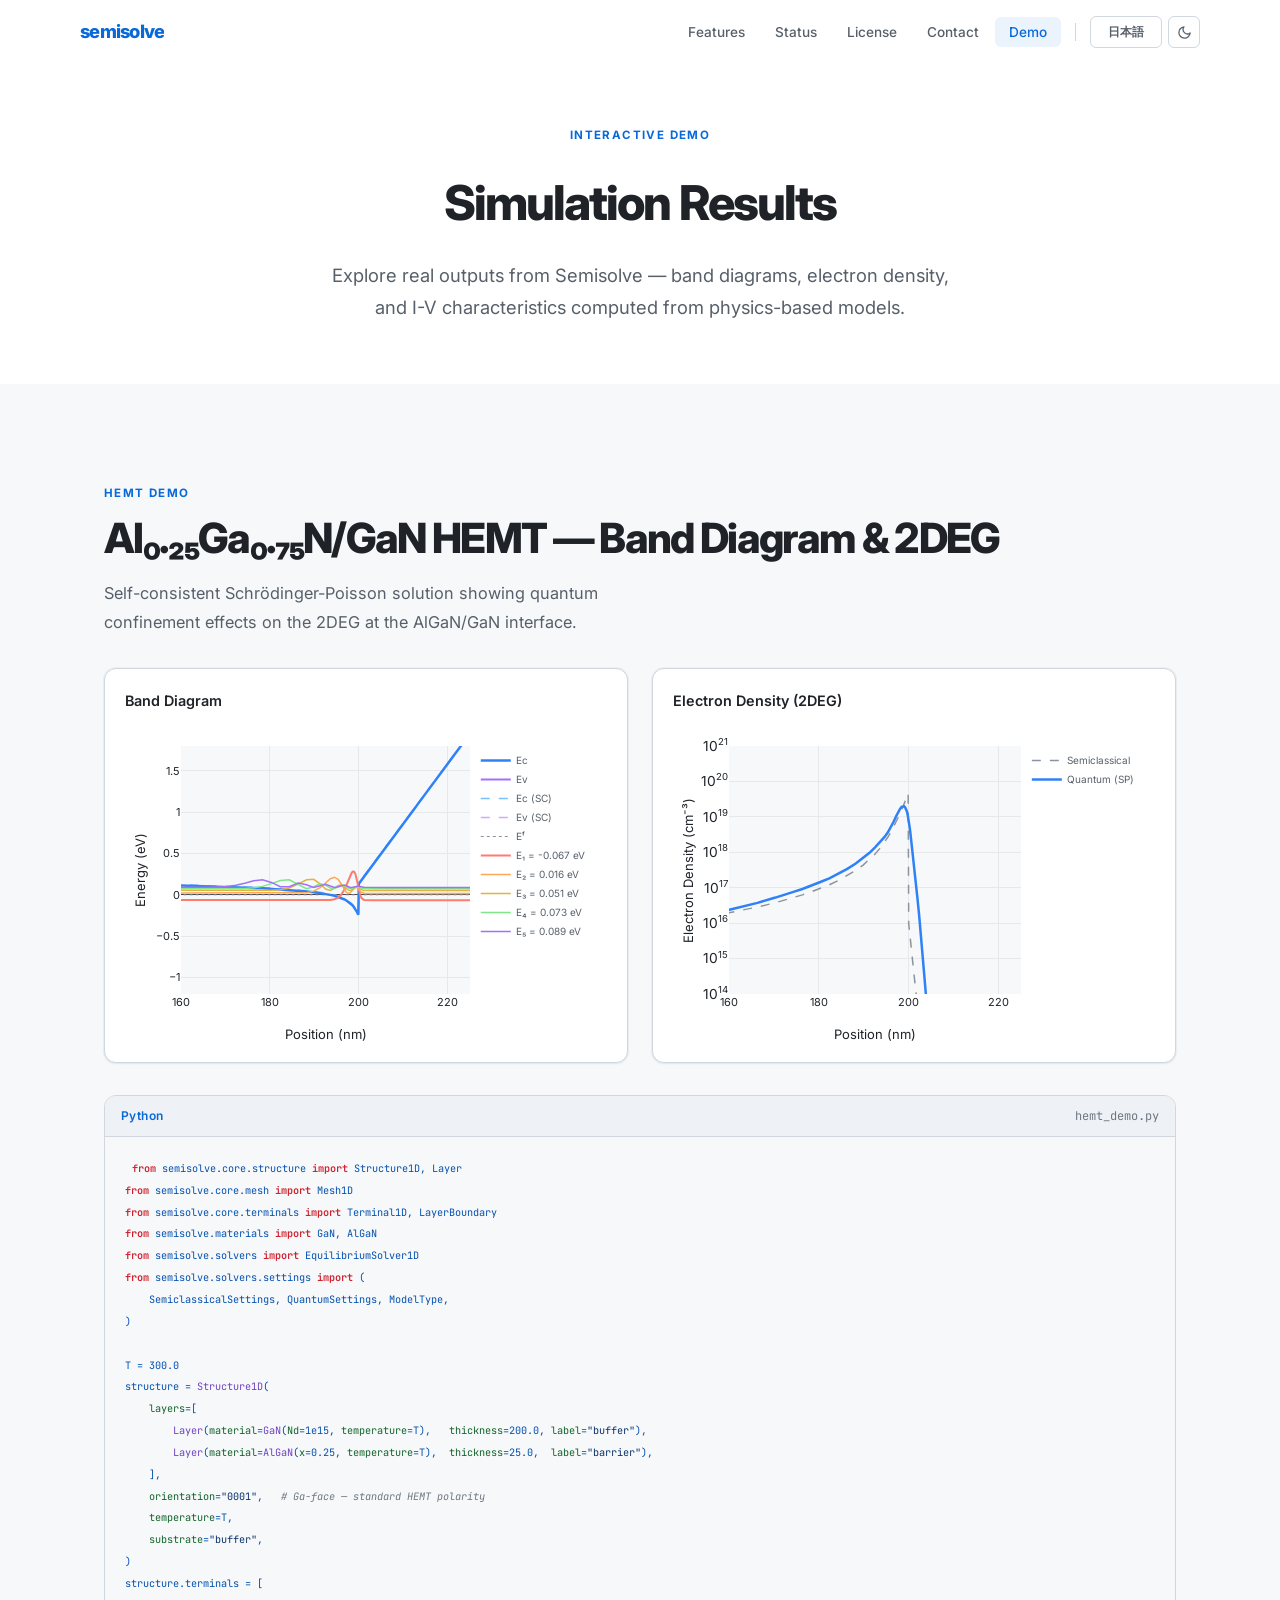
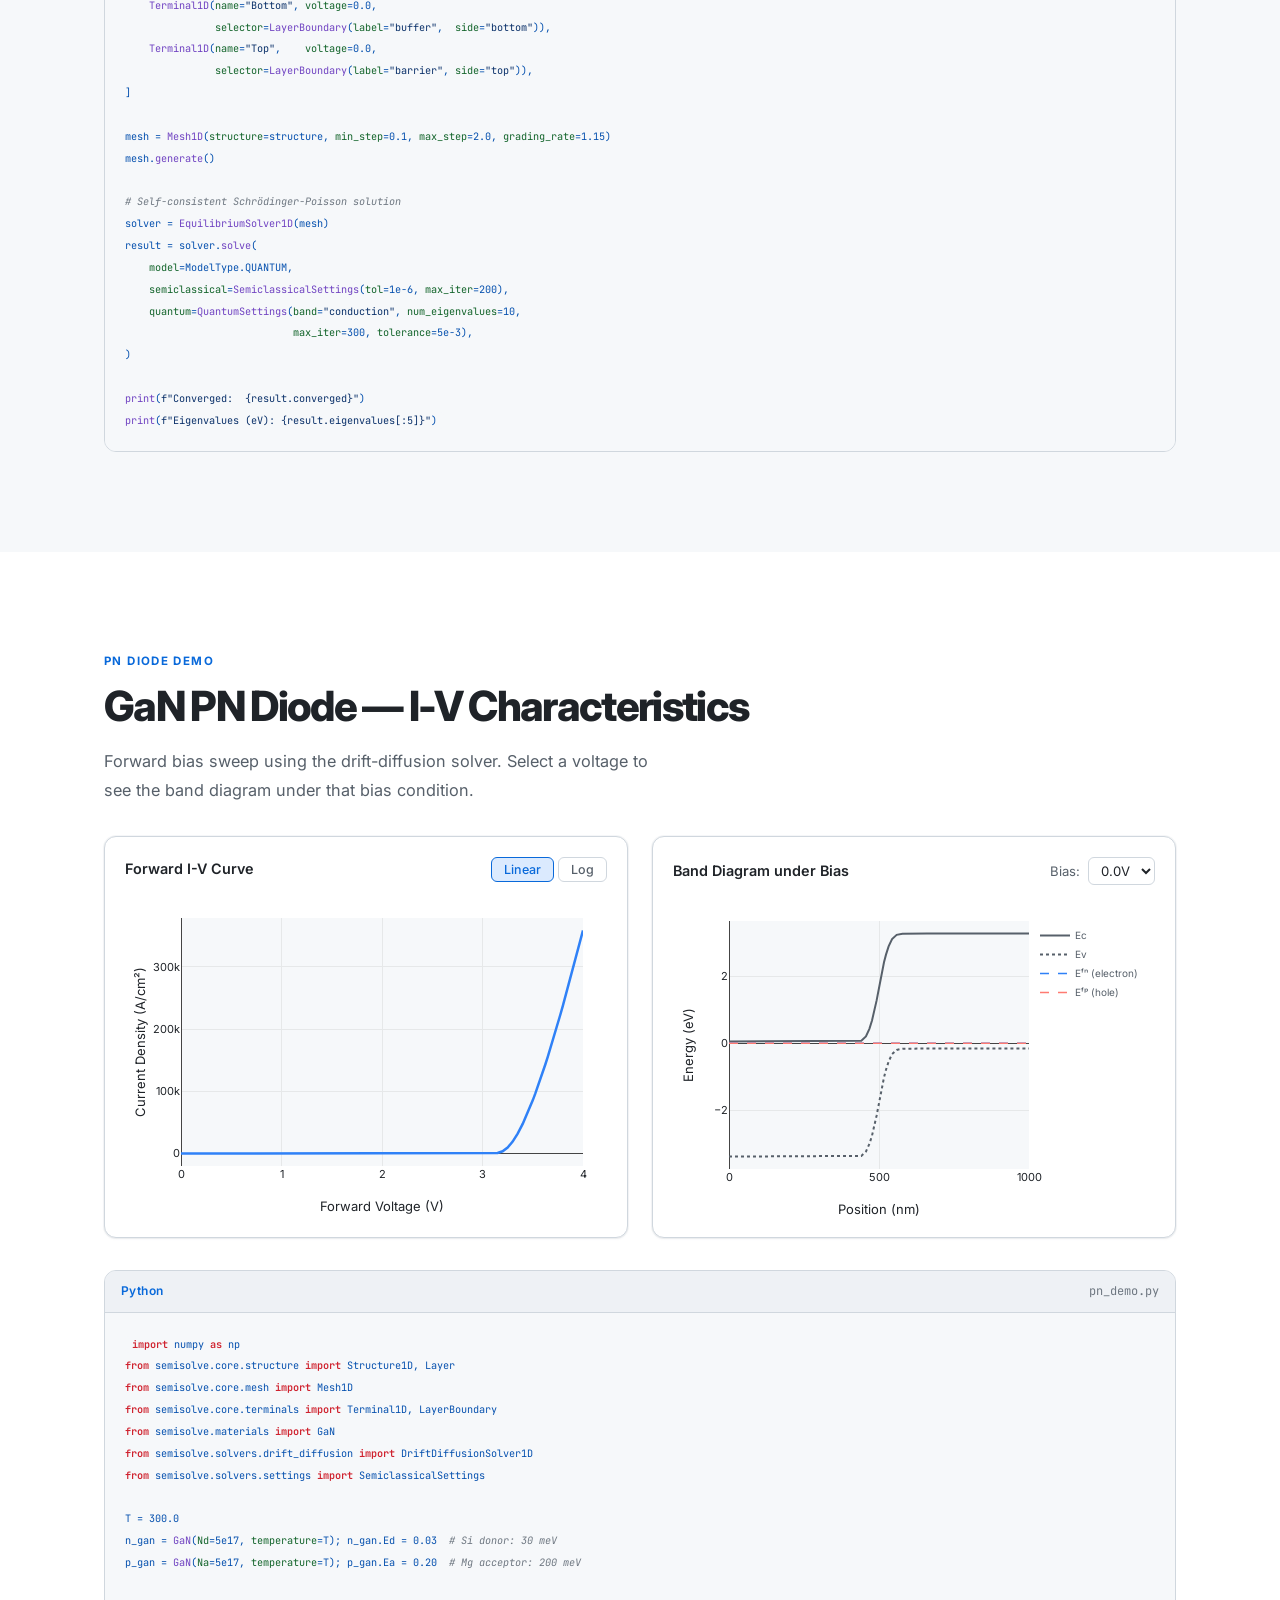
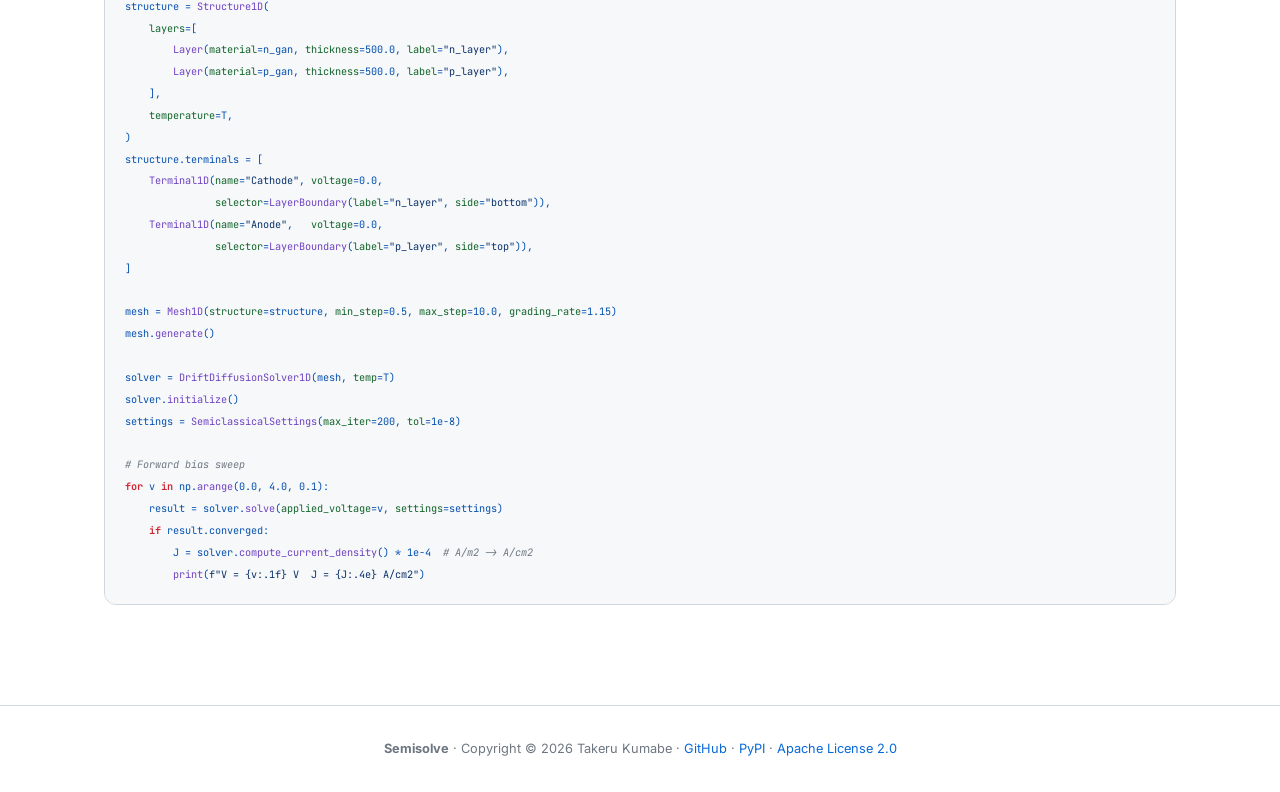
==== demo.html @ 984efccd "feat: add interactive demo page, GitHub-inspired theme, and hero popup - Add demo.html with Plotly.j" ====
<!DOCTYPE html>
<html lang="en" data-theme="light">
<head>
  <meta charset="UTF-8" />
  <meta name="viewport" content="width=device-width, initial-scale=1.0" />
  <meta name="description" content="Semisolve Interactive Demo — Explore real simulation outputs: HEMT band diagrams, 2DEG electron density, and GaN PN diode I-V characteristics." />
  <meta name="keywords" content="TCAD, semiconductor, simulation, GaN, AlGaN, HEMT, PN diode, band diagram, drift-diffusion, Python" />
  <meta name="author" content="Takeru Kumabe" />

  <!-- Open Graph / Social Media -->
  <meta property="og:type" content="website" />
  <meta property="og:title" content="Semisolve — Interactive Simulation Demo" />
  <meta property="og:description" content="Explore real outputs from Semisolve: band diagrams, 2DEG electron density, and I-V characteristics from physics-based models." />
  <meta property="og:url" content="https://semisolve.org/demo.html" />
  <meta property="og:site_name" content="Semisolve" />

  <!-- Twitter -->
  <meta name="twitter:card" content="summary_large_image" />
  <meta name="twitter:title" content="Semisolve — Interactive Simulation Demo" />
  <meta name="twitter:description" content="Explore real outputs from Semisolve: band diagrams, 2DEG electron density, and I-V characteristics from physics-based models." />

  <link rel="canonical" href="https://semisolve.org/demo.html" />
  <link rel="alternate" hreflang="en" href="https://semisolve.org/demo.html" />
  <link rel="alternate" hreflang="ja" href="https://semisolve.org/demo.html" />
  <link rel="alternate" hreflang="x-default" href="https://semisolve.org/demo.html" />

  <title>Semisolve — Interactive Demo</title>

  <link rel="preconnect" href="https://fonts.googleapis.com" />
  <link rel="preconnect" href="https://fonts.gstatic.com" crossorigin />
  <link rel="preload" as="style" fetchpriority="high" href="https://fonts.googleapis.com/css2?family=Inter:wght@400;500;600;700;800&family=JetBrains+Mono:wght@400;500&display=optional" onload="this.onload=null;this.rel='stylesheet'" />
  <noscript><link rel="stylesheet" href="https://fonts.googleapis.com/css2?family=Inter:wght@400;500;600;700;800&family=JetBrains+Mono:wght@400;500&display=optional" /></noscript>

  <script src="https://cdn.plot.ly/plotly-2.35.2.min.js"></script>

  <style>
*,*::before,*::after{box-sizing:border-box;margin:0;padding:0}
:root{
  --bg:#ffffff;--bg2:#f6f8fa;--bg3:#eef1f5;
  --card:#ffffff;--border:#d0d7de;--border-lt:#e4e8ec;
  --pri:#0969da;--pri-dk:#0757ba;--pri-lt:#218bff;
  --pri-bg:#dbeafe;--pri-bg2:#bfdbfe;
  --acc:#0969da;--acc2:#8250df;
  --tx:#1f2328;--tx2:#57606a;--tx3:#6e7781;
  --code-bg:#f6f8fa;--code-tx:#0550ae;
  --glow:rgba(9,105,218,.08);--glow2:rgba(9,105,218,.16);
  --nav-bg:rgba(255,255,255,.85);
  --sh-s:0 1px 2px rgba(140,149,159,.12),0 0 0 1px rgba(140,149,159,.08);--sh-m:0 3px 8px rgba(140,149,159,.15);--sh-l:0 8px 24px rgba(140,149,159,.18);
  --r:12px;--rs:6px;--rxs:6px;
  --ease:cubic-bezier(.22,1,.36,1);--dur:.35s;
  --hl-kw:#cf222e;--hl-str:#0a3069;--hl-cmt:#6e7781;
  --hl-num:#0550ae;--hl-bi:#0550ae;--hl-dec:#953800;
  --hl-fn:#6f42c1;--hl-karg:#116329;
}
[data-theme="dark"]{
  --bg:#0d1117;--bg2:#161b22;--bg3:#1c2128;
  --card:#161b22;--border:#30363d;--border-lt:#21262d;
  --pri:#2f81f7;--pri-dk:#1f6feb;--pri-lt:#58a6ff;
  --pri-bg:rgba(31,111,235,.15);--pri-bg2:rgba(31,111,235,.25);
  --acc:#2f81f7;--acc2:#a371f7;
  --tx:#e6edf3;--tx2:#8b949e;--tx3:#6e7781;
  --code-bg:#161b22;--code-tx:#79c0ff;
  --glow:rgba(47,129,247,.08);--glow2:rgba(47,129,247,.15);
  --nav-bg:rgba(13,17,23,.85);
  --sh-s:0 1px 2px rgba(0,0,0,.3);--sh-m:0 3px 8px rgba(0,0,0,.3);--sh-l:0 8px 24px rgba(0,0,0,.4);
  --hl-kw:#ff7b72;--hl-str:#a5d6ff;--hl-cmt:#8b949e;
  --hl-num:#79c0ff;--hl-bi:#79c0ff;--hl-dec:#ffa657;
  --hl-fn:#d2a8ff;--hl-karg:#7ee787;
}
html{scroll-behavior:smooth;overflow-x:hidden}
body{font-family:'Inter',system-ui,sans-serif;background:var(--bg);color:var(--tx);line-height:1.7;transition:background var(--dur) var(--ease),color var(--dur) var(--ease);-webkit-font-smoothing:antialiased}
body.ja{font-family:'Inter','Noto Sans JP','Hiragino Kaku Gothic ProN','Hiragino Sans','Yu Gothic',sans-serif}

.page{display:none}.page.active{display:block}

/* Nav */
nav{position:fixed;top:0;left:0;right:0;z-index:1000;padding:0 24px;transition:all var(--dur) var(--ease)}
nav.scrolled{background:var(--nav-bg);backdrop-filter:blur(20px);-webkit-backdrop-filter:blur(20px);border-bottom:1px solid var(--border)}
.nav-in{max-width:1120px;margin:0 auto;height:64px;display:flex;align-items:center;justify-content:space-between}
.nav-logo{font-size:1.15rem;font-weight:800;text-decoration:none;letter-spacing:-.04em;background:linear-gradient(135deg,var(--pri),var(--acc));-webkit-background-clip:text;-webkit-text-fill-color:transparent;background-clip:text;font-family:'Inter',sans-serif}
.nav-r{display:flex;align-items:center;gap:6px}
.nav-ul{display:flex;list-style:none;gap:2px}
.nav-ul a{padding:7px 14px;border-radius:var(--rxs);font-size:.85rem;font-weight:500;color:var(--tx2);text-decoration:none;transition:all .2s}
.nav-ul a:hover{color:var(--pri);background:var(--glow)}
.nav-ul a.nav-active{color:var(--pri);background:var(--glow)}
.nav-sep{width:1px;height:18px;background:var(--border);margin:0 8px}
.btn-ic{width:32px;height:32px;border-radius:var(--rxs);border:1px solid var(--border);background:var(--card);color:var(--tx2);display:flex;align-items:center;justify-content:center;cursor:pointer;transition:all .2s}
.btn-ic:hover{border-color:var(--pri);color:var(--pri);background:var(--pri-bg)}
.btn-ic svg{width:15px;height:15px}
.lang-btn{height:32px;min-width:72px;padding:0 12px;border-radius:var(--rxs);border:1px solid var(--border);background:var(--card);color:var(--tx2);font-size:.78rem;font-weight:600;cursor:pointer;font-family:'Inter',sans-serif;letter-spacing:.01em;transition:all .2s;display:inline-flex;align-items:center;justify-content:center}
.lang-btn:hover{border-color:var(--pri);color:var(--pri);background:var(--pri-bg)}

/* Buttons */
.btn{display:inline-flex;align-items:center;gap:8px;padding:12px 26px;border-radius:var(--rs);font-size:.9rem;font-weight:600;text-decoration:none;font-family:inherit;border:none;cursor:pointer;transition:all .25s var(--ease)}
.btn-p{background:linear-gradient(135deg,var(--pri),var(--pri-lt));color:#fff;box-shadow:0 2px 12px rgba(27,110,194,.3)}
.btn-p:hover{transform:translateY(-2px);box-shadow:0 6px 24px rgba(27,110,194,.4)}
.btn-s{background:var(--card);color:var(--tx2);border:1px solid var(--border);box-shadow:var(--sh-s)}
.btn-s:hover{border-color:var(--pri);color:var(--pri);background:var(--pri-bg);transform:translateY(-2px)}

/* Sections */
.sec{padding:100px 24px;max-width:1120px;margin:0 auto}
.sec-alt{background:var(--bg2)}
.sec-alt .sec{max-width:1120px;margin:0 auto;padding:100px 24px}
.sec-lb{font-size:.72rem;font-weight:700;letter-spacing:.12em;text-transform:uppercase;color:var(--pri);margin-bottom:12px}
.sec-t{font-size:clamp(1.8rem,3.5vw,2.6rem);font-weight:800;letter-spacing:-.04em;line-height:1.15;margin-bottom:16px}
.ja .sec-t{font-size:clamp(1.5rem,3vw,2.2rem);letter-spacing:0;line-height:1.3}
.sec-d{font-size:1.02rem;color:var(--tx2);max-width:560px;line-height:1.75}
.ja .sec-d{line-height:1.75}
.lead{font-size:clamp(1rem,1.8vw,1.15rem);color:var(--tx2);max-width:640px;line-height:1.75;margin:0 auto}
.ja .lead{line-height:1.75}

/* Footer */
footer{border-top:1px solid var(--border);padding:32px 24px;text-align:center}
footer p{font-size:.8rem;color:var(--tx3)}
footer a{color:var(--pri);text-decoration:none}
footer a:hover{text-decoration:underline}

/* Reveal */
.rv{opacity:0;transform:translateY(32px);transition:opacity .7s var(--ease),transform .7s var(--ease)}
.rv.vis{opacity:1;transform:none}
.rv1{transition-delay:.08s}.rv2{transition-delay:.16s}.rv3{transition-delay:.24s}.rv4{transition-delay:.32s}.rv5{transition-delay:.4s}

@keyframes fadeUp{from{opacity:0;transform:translateY(30px)}to{opacity:1;transform:none}}
@keyframes gradientShift{0%,100%{background-position:0% 50%}50%{background-position:100% 50%}}

code{font-family:'JetBrains Mono',monospace;font-size:.82em;color:var(--code-tx);background:var(--code-bg);padding:2px 7px;border-radius:4px}

/* Demo hero */
.demo-hero{padding:120px 24px 60px;text-align:center;background:var(--bg)}
.demo-hero-ct{max-width:720px;margin:0 auto}
.demo-hero .sec-lb{display:inline-block;margin-bottom:16px}
.demo-hero h1{font-size:clamp(2rem,5vw,3rem);font-weight:800;letter-spacing:-.04em;margin-bottom:16px}
.ja .demo-hero h1{letter-spacing:0}

/* Charts */
.chart-grid{display:grid;grid-template-columns:1fr 1fr;gap:24px;margin-top:32px}
.chart-card{background:var(--card);border:1px solid var(--border);border-radius:var(--r);padding:20px;box-shadow:var(--sh-s)}
.chart-header{display:flex;align-items:center;justify-content:space-between;margin-bottom:12px;flex-wrap:wrap;gap:8px}
.chart-title{font-size:.9rem;font-weight:600;color:var(--tx)}

/* Toggle buttons */
.toggle-group{display:flex;gap:4px}
.toggle-btn{padding:4px 12px;border-radius:var(--rxs);border:1px solid var(--border);background:var(--card);color:var(--tx2);font-size:.78rem;font-weight:500;cursor:pointer;transition:all .2s;font-family:inherit}
.toggle-btn.active,.toggle-btn:hover{border-color:var(--pri);color:var(--pri);background:var(--pri-bg)}

/* Voltage select */
.select-wrap{display:flex;align-items:center;gap:8px;font-size:.82rem;color:var(--tx2)}
.v-select{padding:4px 8px;border-radius:var(--rxs);border:1px solid var(--border);background:var(--card);color:var(--tx);font-size:.82rem;font-family:inherit;cursor:pointer}
.v-select:focus{outline:2px solid var(--pri);border-color:var(--pri)}

/* Chart plot area */
.chart-plot{min-height:300px;margin-top:8px}
.chart-error{color:var(--tx3);font-size:.85rem;padding:40px;text-align:center}

/* Code cards */
.code-card{background:var(--bg2);border:1px solid var(--border);border-radius:var(--r);overflow:hidden;margin-top:32px}
.code-header{display:flex;align-items:center;justify-content:space-between;padding:10px 16px;background:var(--bg3);border-bottom:1px solid var(--border)}
.code-lang{font-size:.75rem;font-weight:600;color:var(--pri);letter-spacing:.04em}
.code-file{font-size:.75rem;color:var(--tx3);font-family:'JetBrains Mono',monospace}
.code-block{margin:0;padding:20px;overflow-x:auto;font-family:'JetBrains Mono',monospace;font-size:.78rem;line-height:1.75;color:var(--tx);white-space:pre;background:var(--code-bg)}
.hl-kw{color:var(--hl-kw);font-weight:600}
.hl-str{color:var(--hl-str)}
.hl-cmt{color:var(--hl-cmt);font-style:italic}
.hl-num{color:var(--hl-num)}
.hl-bi{color:var(--hl-bi)}
.hl-dec{color:var(--hl-dec)}
.hl-fn{color:var(--hl-fn)}
.hl-karg{color:var(--hl-karg)}

/* PN section inner */
.sec-inner{max-width:1120px;margin:0 auto;padding:100px 24px}

/* Responsive */
@media(max-width:900px){
  .chart-grid{grid-template-columns:1fr}
  .nav-in{padding:0 16px}
}
@media(max-width:600px){
  .nav-ul,.nav-sep{display:none}
  .nav-in{height:56px}
  .sec{padding:64px 20px}
  .sec-alt .sec{padding:64px 20px}
  .sec-inner{padding:64px 20px}
  .demo-hero{padding:100px 16px 40px}
  .chart-card{padding:14px}
}
  </style>
</head>
<body>

<!-- ══════ Nav ══════ -->
<nav id="nav">
  <div class="nav-in">
    <a href="index.html" class="nav-logo">semisolve</a>
    <div class="nav-r">
      <ul class="nav-ul" id="navUl"></ul>
      <div class="nav-sep"></div>
      <button class="lang-btn" id="langBtn" aria-label="Switch language"></button>
      <button class="btn-ic" id="themeBtn" aria-label="Toggle dark mode"></button>
    </div>
  </div>
</nav>

<!-- ══════ ENGLISH ══════ -->
<div class="page" id="page-en">
<main>

<!-- Hero -->
<section class="demo-hero">
  <div class="demo-hero-ct">
    <div class="sec-lb rv">Interactive Demo</div>
    <h1 class="rv rv1">Simulation Results</h1>
    <p class="lead rv rv2">Explore real outputs from Semisolve — band diagrams, electron density, and I-V characteristics computed from physics-based models.</p>
  </div>
</section>

<!-- HEMT Demo -->
<div class="sec-alt" id="hemt-en"><div class="sec">
  <div class="rv">
    <div class="sec-lb">HEMT Demo</div>
    <h2 class="sec-t">Al&#x2080;.&#x2082;&#x2085;Ga&#x2080;.&#x2087;&#x2085;N/GaN HEMT &mdash; Band Diagram &amp; 2DEG</h2>
    <p class="sec-d">Self-consistent Schr&ouml;dinger-Poisson solution showing quantum confinement effects on the 2DEG at the AlGaN/GaN interface.</p>
  </div>

  <div class="chart-grid rv rv1">
    <div class="chart-card">
      <div class="chart-title">Band Diagram</div>
      <div id="hemt-band-en" class="chart-plot"></div>
    </div>
    <div class="chart-card">
      <div class="chart-title">Electron Density (2DEG)</div>
      <div id="hemt-density-en" class="chart-plot"></div>
    </div>
  </div>

  <div class="rv rv2">
    <div class="code-card">
      <div class="code-header">
        <span class="code-lang">Python</span>
        <span class="code-file">hemt_demo.py</span>
      </div>
      <pre class="code-block"><code>from semisolve.core.structure import Structure1D, Layer
from semisolve.core.mesh import Mesh1D
from semisolve.core.terminals import Terminal1D, LayerBoundary
from semisolve.materials import GaN, AlGaN
from semisolve.solvers import EquilibriumSolver1D
from semisolve.solvers.settings import (
    SemiclassicalSettings, QuantumSettings, ModelType,
)

T = 300.0
structure = Structure1D(
    layers=[
        Layer(material=GaN(Nd=1e15, temperature=T),   thickness=200.0, label="buffer"),
        Layer(material=AlGaN(x=0.25, temperature=T),  thickness=25.0,  label="barrier"),
    ],
    orientation="0001",   # Ga-face — standard HEMT polarity
    temperature=T,
    substrate="buffer",
)
structure.terminals = [
    Terminal1D(name="Bottom", voltage=0.0,
               selector=LayerBoundary(label="buffer",  side="bottom")),
    Terminal1D(name="Top",    voltage=0.0,
               selector=LayerBoundary(label="barrier", side="top")),
]

mesh = Mesh1D(structure=structure, min_step=0.1, max_step=2.0, grading_rate=1.15)
mesh.generate()

# Self-consistent Schrödinger-Poisson solution
solver = EquilibriumSolver1D(mesh)
result = solver.solve(
    model=ModelType.QUANTUM,
    semiclassical=SemiclassicalSettings(tol=1e-6, max_iter=200),
    quantum=QuantumSettings(band="conduction", num_eigenvalues=10,
                            max_iter=300, tolerance=5e-3),
)

print(f"Converged:  {result.converged}")
print(f"Eigenvalues (eV): {result.eigenvalues[:5]}")</code></pre>
    </div>
  </div>
</div></div>

<!-- PN Diode Demo -->
<div class="sec" id="pn-en">
  <div class="rv">
    <div class="sec-lb">PN Diode Demo</div>
    <h2 class="sec-t">GaN PN Diode &mdash; I-V Characteristics</h2>
    <p class="sec-d">Forward bias sweep using the drift-diffusion solver. Select a voltage to see the band diagram under that bias condition.</p>
  </div>

  <div class="chart-grid rv rv1">
    <div class="chart-card">
      <div class="chart-header">
        <div class="chart-title">Forward I-V Curve</div>
        <div class="toggle-group">
          <button class="toggle-btn active" id="iv-lin-btn-en" onclick="setIVScale('linear','en')">Linear</button>
          <button class="toggle-btn" id="iv-log-btn-en" onclick="setIVScale('log','en')">Log</button>
        </div>
      </div>
      <div id="pn-iv-en" class="chart-plot"></div>
    </div>
    <div class="chart-card">
      <div class="chart-header">
        <div class="chart-title">Band Diagram under Bias</div>
        <div class="select-wrap">
          <label for="v-sel-en">Bias:</label>
          <select id="v-sel-en" class="v-select" onchange="updateBandSnapshot('en')"></select>
        </div>
      </div>
      <div id="pn-band-en" class="chart-plot"></div>
    </div>
  </div>

  <div class="rv rv2">
    <div class="code-card">
      <div class="code-header">
        <span class="code-lang">Python</span>
        <span class="code-file">pn_demo.py</span>
      </div>
      <pre class="code-block"><code>import numpy as np
from semisolve.core.structure import Structure1D, Layer
from semisolve.core.mesh import Mesh1D
from semisolve.core.terminals import Terminal1D, LayerBoundary
from semisolve.materials import GaN
from semisolve.solvers.drift_diffusion import DriftDiffusionSolver1D
from semisolve.solvers.settings import SemiclassicalSettings

T = 300.0
n_gan = GaN(Nd=5e17, temperature=T); n_gan.Ed = 0.03  # Si donor: 30 meV
p_gan = GaN(Na=5e17, temperature=T); p_gan.Ea = 0.20  # Mg acceptor: 200 meV

structure = Structure1D(
    layers=[
        Layer(material=n_gan, thickness=500.0, label="n_layer"),
        Layer(material=p_gan, thickness=500.0, label="p_layer"),
    ],
    temperature=T,
)
structure.terminals = [
    Terminal1D(name="Cathode", voltage=0.0,
               selector=LayerBoundary(label="n_layer", side="bottom")),
    Terminal1D(name="Anode",   voltage=0.0,
               selector=LayerBoundary(label="p_layer", side="top")),
]

mesh = Mesh1D(structure=structure, min_step=0.5, max_step=10.0, grading_rate=1.15)
mesh.generate()

solver = DriftDiffusionSolver1D(mesh, temp=T)
solver.initialize()
settings = SemiclassicalSettings(max_iter=200, tol=1e-8)

# Forward bias sweep
for v in np.arange(0.0, 4.0, 0.1):
    result = solver.solve(applied_voltage=v, settings=settings)
    if result.converged:
        J = solver.compute_current_density() * 1e-4  # A/m2 -> A/cm2
        print(f"V = {v:.1f} V  J = {J:.4e} A/cm2")</code></pre>
    </div>
  </div>
</div>

</main>
<footer><p><strong>Semisolve</strong> &middot; Copyright &copy; 2026 Takeru Kumabe &middot; <a href="https://github.com/semisolve/semisolve" target="_blank" rel="noopener">GitHub</a> &middot; <a href="https://pypi.org/project/semisolve/" target="_blank" rel="noopener">PyPI</a> &middot; <a href="https://www.apache.org/licenses/LICENSE-2.0" target="_blank" rel="noopener">Apache License 2.0</a></p></footer>
</div>

<!-- ══════ JAPANESE ══════ -->
<div class="page" id="page-ja">
<main>

<!-- Hero -->
<section class="demo-hero">
  <div class="demo-hero-ct">
    <div class="sec-lb rv">インタラクティブ デモ</div>
    <h1 class="rv rv1">シミュレーション結果</h1>
    <p class="lead rv rv2">物理モデルに基づいてSemisolveが実際に計算したバンド図、電子密度、電流-電圧特性をインタラクティブに探索できます。</p>
  </div>
</section>

<!-- HEMT Demo -->
<div class="sec-alt" id="hemt-ja"><div class="sec">
  <div class="rv">
    <div class="sec-lb">HEMT デモ</div>
    <h2 class="sec-t">Al&#x2080;.&#x2082;&#x2085;Ga&#x2080;.&#x2087;&#x2085;N/GaN HEMT &mdash; バンド図と2DEG</h2>
    <p class="sec-d">自己無撞着なSchr&ouml;dinger-Poisson解法によって得られた、AlGaN/GaNヘテロ接合界面における2DEGの量子閉じ込め効果を示します。</p>
  </div>

  <div class="chart-grid rv rv1">
    <div class="chart-card">
      <div class="chart-title">バンド図</div>
      <div id="hemt-band-ja" class="chart-plot"></div>
    </div>
    <div class="chart-card">
      <div class="chart-title">電子密度 (2DEG)</div>
      <div id="hemt-density-ja" class="chart-plot"></div>
    </div>
  </div>

  <div class="rv rv2">
    <div class="code-card">
      <div class="code-header">
        <span class="code-lang">Python</span>
        <span class="code-file">hemt_demo.py</span>
      </div>
      <pre class="code-block"><code>from semisolve.core.structure import Structure1D, Layer
from semisolve.core.mesh import Mesh1D
from semisolve.core.terminals import Terminal1D, LayerBoundary
from semisolve.materials import GaN, AlGaN
from semisolve.solvers import EquilibriumSolver1D
from semisolve.solvers.settings import (
    SemiclassicalSettings, QuantumSettings, ModelType,
)

T = 300.0
structure = Structure1D(
    layers=[
        Layer(material=GaN(Nd=1e15, temperature=T),   thickness=200.0, label="buffer"),
        Layer(material=AlGaN(x=0.25, temperature=T),  thickness=25.0,  label="barrier"),
    ],
    orientation="0001",   # Ga-face — standard HEMT polarity
    temperature=T,
    substrate="buffer",
)
structure.terminals = [
    Terminal1D(name="Bottom", voltage=0.0,
               selector=LayerBoundary(label="buffer",  side="bottom")),
    Terminal1D(name="Top",    voltage=0.0,
               selector=LayerBoundary(label="barrier", side="top")),
]

mesh = Mesh1D(structure=structure, min_step=0.1, max_step=2.0, grading_rate=1.15)
mesh.generate()

# Self-consistent Schrödinger-Poisson solution
solver = EquilibriumSolver1D(mesh)
result = solver.solve(
    model=ModelType.QUANTUM,
    semiclassical=SemiclassicalSettings(tol=1e-6, max_iter=200),
    quantum=QuantumSettings(band="conduction", num_eigenvalues=10,
                            max_iter=300, tolerance=5e-3),
)

print(f"Converged:  {result.converged}")
print(f"Eigenvalues (eV): {result.eigenvalues[:5]}")</code></pre>
    </div>
  </div>
</div></div>

<!-- PN Diode Demo -->
<div class="sec" id="pn-ja">
  <div class="rv">
    <div class="sec-lb">PN ダイオード デモ</div>
    <h2 class="sec-t">GaN PN ダイオード &mdash; 電流-電圧特性</h2>
    <p class="sec-d">ドリフト-拡散ソルバーを用いた順バイアス掃引。電圧を選択すると、そのバイアス下でのバンドダイアグラムが更新されます。</p>
  </div>

  <div class="chart-grid rv rv1">
    <div class="chart-card">
      <div class="chart-header">
        <div class="chart-title">順バイアス I-V カーブ</div>
        <div class="toggle-group">
          <button class="toggle-btn active" id="iv-lin-btn-ja" onclick="setIVScale('linear','ja')">Linear</button>
          <button class="toggle-btn" id="iv-log-btn-ja" onclick="setIVScale('log','ja')">Log</button>
        </div>
      </div>
      <div id="pn-iv-ja" class="chart-plot"></div>
    </div>
    <div class="chart-card">
      <div class="chart-header">
        <div class="chart-title">バイアス下のバンドダイアグラム</div>
        <div class="select-wrap">
          <label for="v-sel-ja">電圧:</label>
          <select id="v-sel-ja" class="v-select" onchange="updateBandSnapshot('ja')"></select>
        </div>
      </div>
      <div id="pn-band-ja" class="chart-plot"></div>
    </div>
  </div>

  <div class="rv rv2">
    <div class="code-card">
      <div class="code-header">
        <span class="code-lang">Python</span>
        <span class="code-file">pn_demo.py</span>
      </div>
      <pre class="code-block"><code>import numpy as np
from semisolve.core.structure import Structure1D, Layer
from semisolve.core.mesh import Mesh1D
from semisolve.core.terminals import Terminal1D, LayerBoundary
from semisolve.materials import GaN
from semisolve.solvers.drift_diffusion import DriftDiffusionSolver1D
from semisolve.solvers.settings import SemiclassicalSettings

T = 300.0
n_gan = GaN(Nd=5e17, temperature=T); n_gan.Ed = 0.03  # Si donor: 30 meV
p_gan = GaN(Na=5e17, temperature=T); p_gan.Ea = 0.20  # Mg acceptor: 200 meV

structure = Structure1D(
    layers=[
        Layer(material=n_gan, thickness=500.0, label="n_layer"),
        Layer(material=p_gan, thickness=500.0, label="p_layer"),
    ],
    temperature=T,
)
structure.terminals = [
    Terminal1D(name="Cathode", voltage=0.0,
               selector=LayerBoundary(label="n_layer", side="bottom")),
    Terminal1D(name="Anode",   voltage=0.0,
               selector=LayerBoundary(label="p_layer", side="top")),
]

mesh = Mesh1D(structure=structure, min_step=0.5, max_step=10.0, grading_rate=1.15)
mesh.generate()

solver = DriftDiffusionSolver1D(mesh, temp=T)
solver.initialize()
settings = SemiclassicalSettings(max_iter=200, tol=1e-8)

# Forward bias sweep
for v in np.arange(0.0, 4.0, 0.1):
    result = solver.solve(applied_voltage=v, settings=settings)
    if result.converged:
        J = solver.compute_current_density() * 1e-4  # A/m2 -> A/cm2
        print(f"V = {v:.1f} V  J = {J:.4e} A/cm2")</code></pre>
    </div>
  </div>
</div>

</main>
<footer><p><strong>Semisolve</strong> &middot; Copyright &copy; 2026 Takeru Kumabe &middot; <a href="https://github.com/semisolve/semisolve" target="_blank" rel="noopener">GitHub</a> &middot; <a href="https://pypi.org/project/semisolve/" target="_blank" rel="noopener">PyPI</a> &middot; <a href="https://www.apache.org/licenses/LICENSE-2.0" target="_blank" rel="noopener">Apache License 2.0</a></p></footer>
</div>

<script>
(function(){

  /* ── Syntax highlight (Python) ── */
  function highlight(code){
    var h=code.replace(/&/g,'&amp;').replace(/</g,'&lt;').replace(/>/g,'&gt;');
    var tok=[]; var tid=0;
    function ph(str,cls){var k='\x00P'+(tid++)+'\x00';tok.push([k,'<span class="hl-'+cls+'">'+str+'</span>']);return k;}
    // Order matters: each step replaces matched text with opaque placeholders
    h=h.replace(/(^|\n)([ \t]*@\w+)/g,function(m,p1,p2){return p1+ph(p2,'dec');});
    h=h.replace(/(#[^\n]*)/g,function(m){return ph(m,'cmt');});
    h=h.replace(/(f?"""[\s\S]*?"""|f?'''[\s\S]*?'''|f?"(?:[^"\\]|\\.)*"|f?'(?:[^'\\]|\\.)*')/g,function(m){return ph(m,'str');});
    h=h.replace(/\b(\d+\.?\d*[eE][+-]?\d+|\d*\.\d+|\d+)\b/g,function(m){return ph(m,'num');});
    h=h.replace(/\b(import|from|as|def|class|return|if|else|elif|for|while|in|not|and|or|True|False|None|with|lambda|yield|raise|try|except|finally|pass|break|continue|global|nonlocal)\b/g,function(m){return ph(m,'kw');});
    // Function/method calls: identifier immediately before '('
    h=h.replace(/\b([A-Za-z_]\w*)(?=\s*\()/g,function(m,p1){return ph(p1,'fn');});
    // Keyword arguments: identifier= (no space before =, not ==)
    h=h.replace(/\b([a-zA-Z_]\w*)=(?!=)/g,function(m,p1){return ph(p1,'karg')+'=';});
    h=h.replace(/\b(print|len|range|list|dict|tuple|set|str|int|float|bool|type|isinstance|enumerate|zip|map|filter|sorted|sum|min|max|abs|round|open|super|self)\b/g,function(m){return ph(m,'bi');});
    tok.forEach(function(t){h=h.split(t[0]).join(t[1]);});
    return h;
  }
  function applyHighlight(){
    document.querySelectorAll('.code-block code').forEach(function(el){
      el.innerHTML=highlight(el.textContent);
    });
  }
  applyHighlight();

  /* ── Helpers ── */
  var html = document.documentElement;
  var body = document.body;
  function $(s){return document.querySelector(s)}
  function $$(s){return document.querySelectorAll(s)}

  /* ── Theme ── */
  var theme = localStorage.getItem('ss-theme') || (matchMedia('(prefers-color-scheme:dark)').matches ? 'dark' : 'light');
  setTheme(theme, true);

  function setTheme(t, init){
    html.dataset.theme = t;
    var btn = $('#themeBtn');
    btn.setAttribute('aria-label', t==='dark'?'Switch to light mode':'Switch to dark mode');
    btn.innerHTML = t==='dark'
      ? '<svg viewBox="0 0 24 24" fill="none" stroke="currentColor" stroke-width="2" stroke-linecap="round" stroke-linejoin="round"><circle cx="12" cy="12" r="5"/><line x1="12" y1="1" x2="12" y2="3"/><line x1="12" y1="21" x2="12" y2="23"/><line x1="4.22" y1="4.22" x2="5.64" y2="5.64"/><line x1="18.36" y1="18.36" x2="19.78" y2="19.78"/><line x1="1" y1="12" x2="3" y2="12"/><line x1="21" y1="12" x2="23" y2="12"/><line x1="4.22" y1="19.78" x2="5.64" y2="18.36"/><line x1="18.36" y1="5.64" x2="19.78" y2="4.22"/></svg>'
      : '<svg viewBox="0 0 24 24" fill="none" stroke="currentColor" stroke-width="2" stroke-linecap="round" stroke-linejoin="round"><path d="M21 12.79A9 9 0 1 1 11.21 3 7 7 0 0 0 21 12.79z"/></svg>';
    localStorage.setItem('ss-theme', t);
    if(!init){
      if(window.hemtData) renderHEMTCharts();
      if(window.pnData)   renderPNCharts();
    }
  }
  $('#themeBtn').onclick = function(){ setTheme(html.dataset.theme==='dark'?'light':'dark', false); };

  /* ── Language ── */
  var navEN=[
    {h:'index.html#feat-en',l:'Features'},
    {h:'index.html#stat-en',l:'Status'},
    {h:'index.html#lic-en', l:'License'},
    {h:'index.html#con-en', l:'Contact'},
    {h:'demo.html',         l:'Demo',active:true}
  ];
  var navJA=[
    {h:'index.html#feat-ja',l:'機能'},
    {h:'index.html#stat-ja',l:'状況'},
    {h:'index.html#lic-ja', l:'ライセンス'},
    {h:'index.html#con-ja', l:'連絡先'},
    {h:'demo.html',         l:'デモ',active:true}
  ];

  var lang = localStorage.getItem('ss-lang');
  if(!lang){ var n=(navigator.language||'').toLowerCase(); lang=n.startsWith('ja')?'ja':'en'; }

  function loadJaFont(){
    if(document.getElementById('ja-font')) return;
    var l=document.createElement('link');
    l.id='ja-font'; l.rel='stylesheet';
    l.href='https://fonts.googleapis.com/css2?family=Noto+Sans+JP:wght@400;500;700&display=swap';
    document.head.appendChild(l);
  }

  function setLang(l, init){
    lang=l; html.lang=l; localStorage.setItem('ss-lang',l);
    body.classList.toggle('ja', l==='ja');
    $$('.page').forEach(function(p){p.classList.remove('active')});
    var pg=$('#page-'+l); if(pg) pg.classList.add('active');
    $('#langBtn').textContent = l==='en'?'\u65E5\u672C\u8A9E':'English';
    var ul=$('#navUl'), items=l==='en'?navEN:navJA;
    ul.innerHTML='';
    items.forEach(function(it){
      var li=document.createElement('li');
      li.innerHTML='<a href="'+it.h+'"'+(it.active?' class="nav-active"':'')+'>'+it.l+'</a>';
      ul.appendChild(li);
    });
    if(l==='ja') loadJaFont();
    initReveals();
    if(!init) window.scrollTo({top:0});
    if(window.hemtData) renderHEMTCharts();
    if(window.pnData)   renderPNCharts();
  }

  setLang(lang, true);
  $('#langBtn').onclick = function(){ setLang(lang==='en'?'ja':'en', false); };

  /* ── Nav scroll ── */
  var tick=false;
  window.addEventListener('scroll', function(){
    if(!tick){
      requestAnimationFrame(function(){
        $('#nav').classList.toggle('scrolled', scrollY>40);
        tick=false;
      });
      tick=true;
    }
  },{passive:true});

  /* ── Reveals ── */
  var revObs;
  function initReveals(){
    if(revObs) revObs.disconnect();
    revObs=new IntersectionObserver(function(es){
      es.forEach(function(e){
        if(e.isIntersecting){e.target.classList.add('vis');revObs.unobserve(e.target);}
      });
    },{threshold:.08,rootMargin:'0px 0px -60px 0px'});
    $$('.page.active .rv').forEach(function(el){el.classList.remove('vis');revObs.observe(el);});
  }

  /* ── Plotly helpers ── */
  function getCSSVar(name){
    return getComputedStyle(document.documentElement).getPropertyValue(name).trim();
  }

  function plotlyLayout(extraLayout){
    var bg  = getCSSVar('--bg');
    var bg2 = getCSSVar('--bg2');
    var tx  = getCSSVar('--tx');
    var tx2 = getCSSVar('--tx2');
    var tx3 = getCSSVar('--tx3');
    var brd = getCSSVar('--border');
    return Object.assign({
      paper_bgcolor: bg,
      plot_bgcolor:  bg2,
      font: {family:'Inter,system-ui,sans-serif', color:tx, size:11},
      margin:{t:24,r:24,b:48,l:56},
      xaxis:{
        gridcolor:brd, linecolor:brd, zerolinecolor:brd,
        tickfont:{color:tx2,size:10}, titlefont:{color:tx2,size:11}
      },
      yaxis:{
        gridcolor:brd, linecolor:brd, zerolinecolor:brd,
        tickfont:{color:tx2,size:10}, titlefont:{color:tx2,size:11}
      },
      legend:{bgcolor:'rgba(0,0,0,0)', font:{color:tx2,size:10}},
      hoverlabel:{bgcolor:bg, bordercolor:brd, font:{color:tx}},
    }, extraLayout||{});
  }

  var plotlyConfig = {responsive:true, displayModeBar:false};

  /* ── HEMT Charts ── */
  window.hemtData = null;

  function renderHEMTCharts(){
    var d = window.hemtData;
    if(!d) return;
    if(typeof Plotly === 'undefined'){ console.warn('Plotly not loaded'); return; }
    var suffix = lang;
    var z = d.z;

    // ── Band diagram palette (GitHub-inspired) ───────────────────────
    // Conduction band: GitHub blue  |  Valence band: GitHub purple
    // Quantum = solid thick (main result), SC = dashed thin (reference)
    var C_EC_Q  = '#2f81f7'; // GitHub blue — Ec quantum (solid)
    var C_EC_SC = '#79c0ff'; // lighter blue — Ec semiclassical (dashed)
    var C_EV_Q  = '#a371f7'; // GitHub purple — Ev quantum (solid)
    var C_EV_SC = '#d2a8ff'; // lighter purple — Ev semiclassical (dashed)
    var C_EF    = '#8b949e'; // GitHub gray — Fermi level

    // Wavefunctions: GitHub semantic palette (red → orange → yellow → green → purple)
    var psiColors = ['#ff7b72','#ffa657','#e3b341','#7ee787','#a371f7'];
    var eigenNames = ['E\u2081','E\u2082','E\u2083','E\u2084','E\u2085'];

    var maxPsi = Math.max.apply(null, d.eigenvectors['psi2_0']);
    var psiScale = 0.35 / maxPsi;

    var bandTraces = [
      // Fermi level reference
      {x:z, y:z.map(function(){return 0;}), name:'E\u1da0',
       mode:'lines', line:{color:C_EF,dash:'dot',width:1}, legendrank:10},
      // Semiclassical band edges (reference, behind quantum)
      {x:z, y:d.semiclassical.Ec, name:'Ec (SC)',
       mode:'lines', line:{color:C_EC_SC,width:1.5,dash:'dash'}, legendrank:4},
      {x:z, y:d.semiclassical.Ev, name:'Ev (SC)',
       mode:'lines', line:{color:C_EV_SC,width:1.5,dash:'dash'}, legendrank:6},
      // Quantum band edges (main result, front)
      {x:z, y:d.quantum.Ec, name:'Ec',
       mode:'lines', line:{color:C_EC_Q,width:2.5}, legendrank:1},
      {x:z, y:d.quantum.Ev, name:'Ev',
       mode:'lines', line:{color:C_EV_Q,width:2}, legendrank:2},
    ];

    for(var i=0; i<5; i++){
      var psi2 = d.eigenvectors['psi2_'+i];
      var E_i  = d.eigenvalues[i];
      var ii   = i; // capture for map closure
      var psiY = psi2.map(function(v){return E_i + v*psiScale;});
      bandTraces.push({
        x:z, y:psiY,
        name: eigenNames[ii]+' = '+E_i.toFixed(3)+' eV',
        mode:'lines',
        line:{color:psiColors[ii], width: ii===0 ? 2 : 1.5},
        legendrank: 20+ii
      });
    }

    Plotly.react('hemt-band-'+suffix, bandTraces, plotlyLayout({
      xaxis:{title:'Position (nm)', range:[160,225]},
      yaxis:{title:'Energy (eV)', range:[-1.2, 1.8]},
      height:320,
    }), plotlyConfig);

    // Density: quantum (solid, primary) vs semiclassical (dashed, muted)
    var densityTraces = [
      {x:z, y:d.semiclassical.n, name:'Semiclassical',
       mode:'lines', line:{color:'#8b949e',width:1.5,dash:'dash'}},
      {x:z, y:d.quantum.n, name:'Quantum (SP)',
       mode:'lines', line:{color:C_EC_Q,width:2.5}},
    ];
    Plotly.react('hemt-density-'+suffix, densityTraces, plotlyLayout({
      xaxis:{title:'Position (nm)', range:[160,225]},
      yaxis:{title:'Electron Density (cm\u207B\u00B3)', type:'log', range:[14, 21], exponentformat:'power'},
      height:320,
    }), plotlyConfig);
  }

  var allChartIds = ['hemt-band-en','hemt-band-ja','hemt-density-en','hemt-density-ja','pn-iv-en','pn-iv-ja','pn-band-en','pn-band-ja'];

  function showChartError(ids, msg){
    ids.forEach(function(id){
      var el=document.getElementById(id);
      if(el) el.innerHTML='<p class="chart-error">'+msg+'</p>';
    });
  }

  /* ── PN Diode Charts ── */
  window.pnData = null;
  var ivScaleState = {en:'linear', ja:'linear'};

  function populateVoltageSelect(suffix){
    var sel = document.getElementById('v-sel-'+suffix);
    if(!sel || !window.pnData) return;
    var snaps = window.pnData.snapshots;
    sel.innerHTML = '';
    Object.keys(snaps).sort(function(a,b){
      return parseFloat(a)-parseFloat(b);
    }).forEach(function(key){
      var opt = document.createElement('option');
      opt.value = key;
      opt.textContent = key;
      sel.appendChild(opt);
    });
    sel.value = '0.0V';
  }

  function renderPNCharts(){
    var d = window.pnData;
    if(!d) return;
    if(typeof Plotly === 'undefined'){ console.warn('Plotly not loaded'); return; }
    var suffix = lang;
    populateVoltageSelect(suffix);
    renderIVChart(suffix);
    renderBandSnapshot(suffix, '0.0V');
  }

  function renderIVChart(suffix){
    var d = window.pnData;
    if(!d) return;
    var scale = ivScaleState[suffix] || 'linear';
    // Single clean line — GitHub blue reads well on both themes
    var C_IV = '#2f81f7';
    var voltages = d.iv_curve.map(function(p){return p.voltage;});
    var currents = d.iv_curve.map(function(p){return Math.abs(p.J_A_cm2);});
    var traces = [{
      x:voltages, y:currents,
      mode:'lines',
      line:{color:C_IV, width:2.5},
      name:'J (A/cm\u00B2)',
    }];
    var yaxis = scale==='log'
      ? {title:'Current Density (A/cm\u00B2)', type:'log', range:[-30,5], exponentformat:'power'}
      : {title:'Current Density (A/cm\u00B2)'};
    Plotly.react('pn-iv-'+suffix, traces, plotlyLayout({
      xaxis:{title:'Forward Voltage (V)'},
      yaxis: yaxis,
      height:320,
    }), plotlyConfig);
  }

  function renderBandSnapshot(suffix, voltageKey){
    var d = window.pnData;
    if(!d || !d.snapshots[voltageKey]) return;
    var s = d.snapshots[voltageKey];
    // Band edges: neutral slate (structural, not data)
    // Quasi-Fermi levels: blue (electrons) / violet (holes) — physically motivated
    var C_BAND = getCSSVar('--tx2'); // adapts to theme
    var C_EFN  = '#2f81f7'; // electron quasi-Fermi (GitHub blue)
    var C_EFP  = '#ff7b72'; // hole quasi-Fermi (GitHub red)
    var traces = [
      {x:s.z, y:s.Ec,  name:'Ec',  mode:'lines', line:{color:C_BAND, width:2}},
      {x:s.z, y:s.Ev,  name:'Ev',  mode:'lines', line:{color:C_BAND, width:2, dash:'dot'}},
      {x:s.z, y:s.Efn, name:'E\u1da0\u207F (electron)', mode:'lines', line:{color:C_EFN, width:1.5, dash:'dash'}},
      {x:s.z, y:s.Efp, name:'E\u1da0\u1d56 (hole)',     mode:'lines', line:{color:C_EFP, width:1.5, dash:'dash'}},
    ];
    Plotly.react('pn-band-'+suffix, traces, plotlyLayout({
      xaxis:{title:'Position (nm)'},
      yaxis:{title:'Energy (eV)'},
      height:320,
    }), plotlyConfig);
  }

  window.setIVScale = function(scale, suffix){
    ivScaleState[suffix] = scale;
    document.getElementById('iv-lin-btn-'+suffix).classList.toggle('active', scale==='linear');
    document.getElementById('iv-log-btn-'+suffix).classList.toggle('active', scale==='log');
    renderIVChart(suffix);
  };

  window.updateBandSnapshot = function(suffix){
    var sel = document.getElementById('v-sel-'+suffix);
    if(!sel) return;
    renderBandSnapshot(suffix, sel.value);
  };

  /* ── Load data (requires Plotly + HTTP server) ── */
  if(location.protocol==='file:'){
    showChartError(allChartIds,'Run a local server to view charts:<br><code>python3 -m http.server 8080</code><br>then open <code>http://localhost:8080/demo.html</code>');
  } else if(typeof Plotly==='undefined'){
    console.error('Plotly failed to load.');
    showChartError(allChartIds,'Chart library unavailable. Check network connection.');
  } else {
    fetch('data/hemt_data.json')
      .then(function(r){ if(!r.ok) throw new Error('HTTP '+r.status); return r.json(); })
      .then(function(d){
        window.hemtData=d;
        try{ renderHEMTCharts(); }catch(e){ console.error('renderHEMTCharts error:',e); }
      })
      .catch(function(e){
        console.error('Failed to load hemt_data.json:', e);
        showChartError(['hemt-band-en','hemt-band-ja','hemt-density-en','hemt-density-ja'],
          'Data load failed: '+e.message);
      });

    fetch('data/pn_iv_data.json')
      .then(function(r){ if(!r.ok) throw new Error('HTTP '+r.status); return r.json(); })
      .then(function(d){
        window.pnData=d;
        try{ renderPNCharts(); }catch(e){ console.error('renderPNCharts error:',e); }
      })
      .catch(function(e){
        console.error('Failed to load pn_iv_data.json:', e);
        showChartError(['pn-iv-en','pn-iv-ja','pn-band-en','pn-band-ja'],
          'Data load failed: '+e.message);
      });
  }

})();
</script>
</body>
</html>
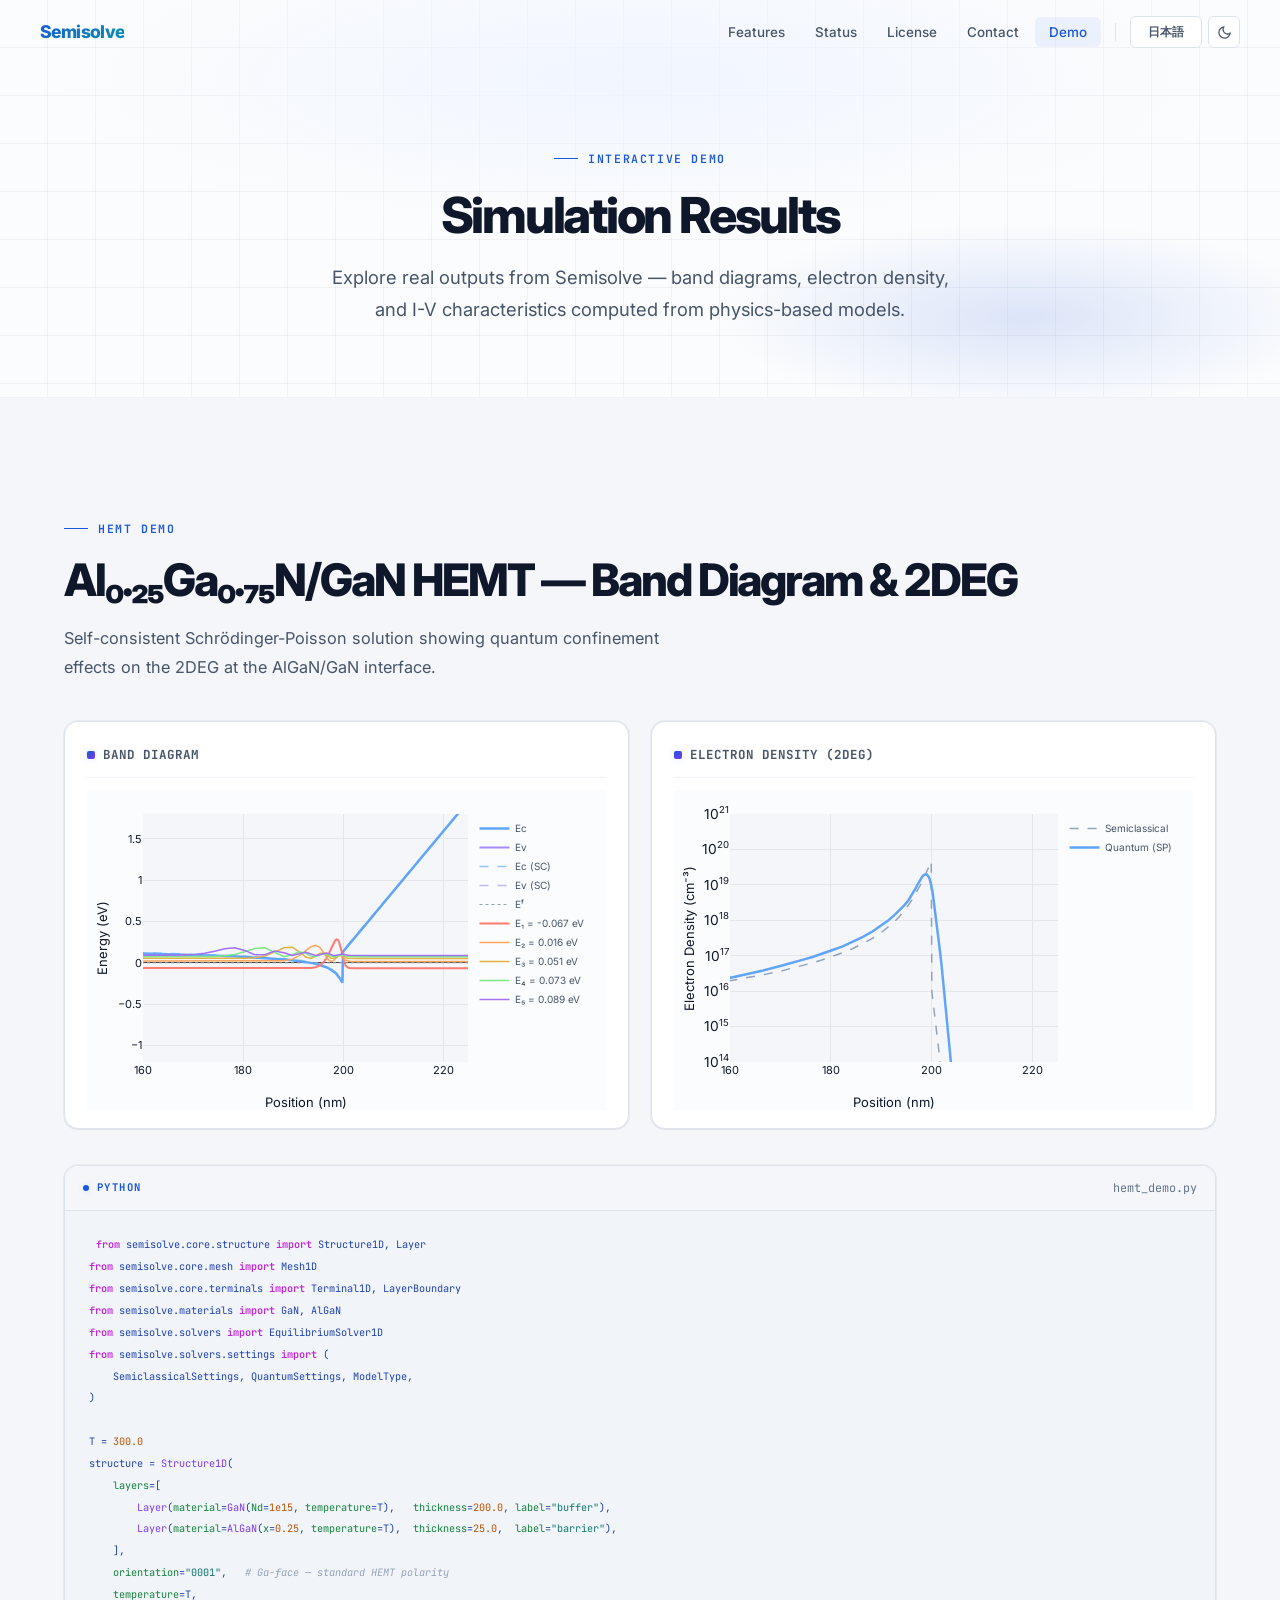
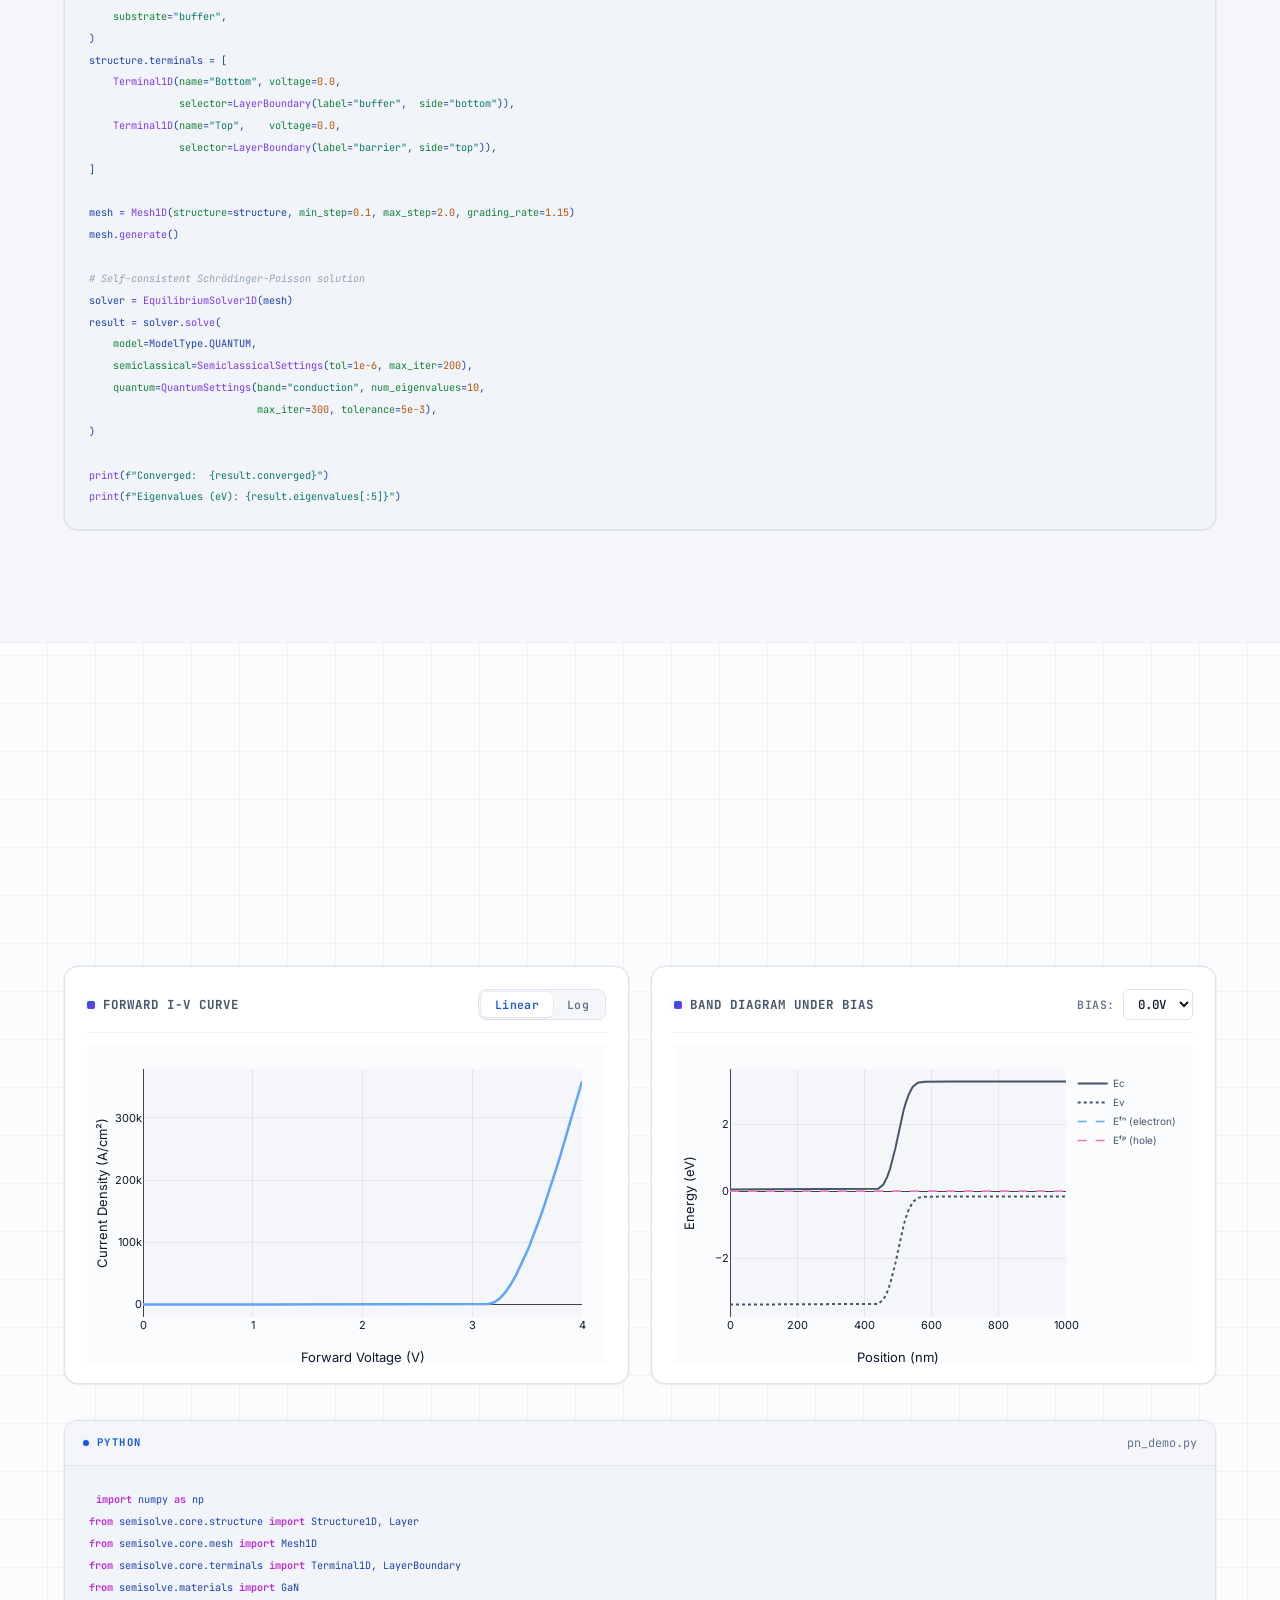
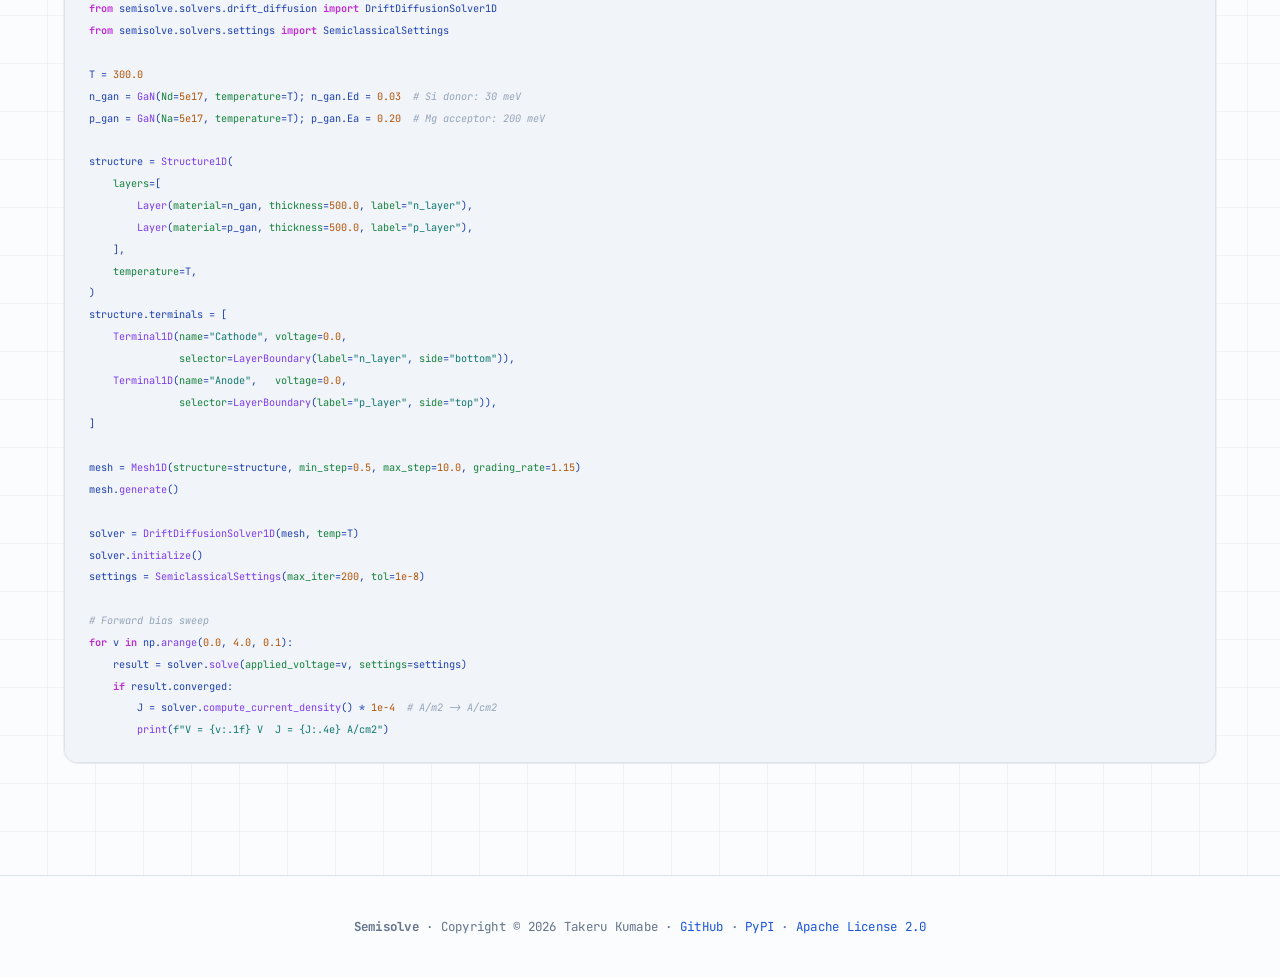
==== commit b8595b55: "style: scientific redesign with brand gradient wordmark and mobile refinements" ====
--- a/demo.html
+++ b/demo.html
@@ -36,82 +36,98 @@
   <style>
 *,*::before,*::after{box-sizing:border-box;margin:0;padding:0}
 :root{
-  --bg:#ffffff;--bg2:#f6f8fa;--bg3:#eef1f5;
-  --card:#ffffff;--border:#d0d7de;--border-lt:#e4e8ec;
-  --pri:#0969da;--pri-dk:#0757ba;--pri-lt:#218bff;
-  --pri-bg:#dbeafe;--pri-bg2:#bfdbfe;
-  --acc:#0969da;--acc2:#8250df;
-  --tx:#1f2328;--tx2:#57606a;--tx3:#6e7781;
-  --code-bg:#f6f8fa;--code-tx:#0550ae;
-  --glow:rgba(9,105,218,.08);--glow2:rgba(9,105,218,.16);
-  --nav-bg:rgba(255,255,255,.85);
-  --sh-s:0 1px 2px rgba(140,149,159,.12),0 0 0 1px rgba(140,149,159,.08);--sh-m:0 3px 8px rgba(140,149,159,.15);--sh-l:0 8px 24px rgba(140,149,159,.18);
-  --r:12px;--rs:6px;--rxs:6px;
+  --bg:#fbfcfd;--bg2:#f4f6fa;--bg3:#eaeef5;
+  --card:#ffffff;--border:#dde3ec;--border-lt:#eef1f6;--border-hv:#c3cdda;
+  --pri:#1a56db;--pri-dk:#1943a5;--pri-lt:#3b82f6;
+  --pri-bg:#eef4ff;--pri-bg2:#dce8fd;
+  --acc:#0891b2;--acc2:#7c3aed;
+  --tx:#0f172a;--tx2:#475569;--tx3:#64748b;--tx4:#94a3b8;
+  --code-bg:#f1f5f9;--code-tx:#1e40af;
+  --glow:rgba(26,86,219,.06);--glow2:rgba(26,86,219,.14);
+  --nav-bg:rgba(255,255,255,.72);
+  --sh-s:0 1px 2px rgba(15,23,42,.04),0 0 0 1px rgba(15,23,42,.04);
+  --sh-m:0 4px 16px rgba(15,23,42,.06),0 0 0 1px rgba(15,23,42,.04);
+  --sh-l:0 20px 48px rgba(15,23,42,.1),0 0 0 1px rgba(15,23,42,.04);
+  --grid-c:rgba(15,23,42,.045);
+  --r:14px;--rs:8px;--rxs:6px;
   --ease:cubic-bezier(.22,1,.36,1);--dur:.35s;
-  --hl-kw:#cf222e;--hl-str:#0a3069;--hl-cmt:#6e7781;
-  --hl-num:#0550ae;--hl-bi:#0550ae;--hl-dec:#953800;
-  --hl-fn:#6f42c1;--hl-karg:#116329;
+  /* Python syntax — refined palette */
+  --hl-kw:#c026d3;--hl-str:#0f766e;--hl-cmt:#94a3b8;
+  --hl-num:#b45309;--hl-bi:#1e40af;--hl-dec:#dc2626;
+  --hl-fn:#7c3aed;--hl-karg:#15803d;
 }
 [data-theme="dark"]{
-  --bg:#0d1117;--bg2:#161b22;--bg3:#1c2128;
-  --card:#161b22;--border:#30363d;--border-lt:#21262d;
-  --pri:#2f81f7;--pri-dk:#1f6feb;--pri-lt:#58a6ff;
-  --pri-bg:rgba(31,111,235,.15);--pri-bg2:rgba(31,111,235,.25);
-  --acc:#2f81f7;--acc2:#a371f7;
-  --tx:#e6edf3;--tx2:#8b949e;--tx3:#6e7781;
-  --code-bg:#161b22;--code-tx:#79c0ff;
-  --glow:rgba(47,129,247,.08);--glow2:rgba(47,129,247,.15);
-  --nav-bg:rgba(13,17,23,.85);
-  --sh-s:0 1px 2px rgba(0,0,0,.3);--sh-m:0 3px 8px rgba(0,0,0,.3);--sh-l:0 8px 24px rgba(0,0,0,.4);
-  --hl-kw:#ff7b72;--hl-str:#a5d6ff;--hl-cmt:#8b949e;
-  --hl-num:#79c0ff;--hl-bi:#79c0ff;--hl-dec:#ffa657;
-  --hl-fn:#d2a8ff;--hl-karg:#7ee787;
+  --bg:#07090e;--bg2:#0d1119;--bg3:#141a26;
+  --card:#0d1119;--border:#1e2533;--border-lt:#141a26;--border-hv:#2a3442;
+  --pri:#60a5fa;--pri-dk:#3b82f6;--pri-lt:#93c5fd;
+  --pri-bg:rgba(59,130,246,.1);--pri-bg2:rgba(59,130,246,.2);
+  --acc:#22d3ee;--acc2:#a78bfa;
+  --tx:#e6edf7;--tx2:#9aa5b8;--tx3:#6b7a91;--tx4:#475569;
+  --code-bg:#0b0e15;--code-tx:#7dd3fc;
+  --glow:rgba(96,165,250,.08);--glow2:rgba(96,165,250,.18);
+  --nav-bg:rgba(7,9,14,.65);
+  --sh-s:0 1px 2px rgba(0,0,0,.3),0 0 0 1px rgba(255,255,255,.03);
+  --sh-m:0 4px 20px rgba(0,0,0,.3),0 0 0 1px rgba(255,255,255,.04);
+  --sh-l:0 24px 60px rgba(0,0,0,.5),0 0 0 1px rgba(255,255,255,.05);
+  --grid-c:rgba(255,255,255,.04);
+  --hl-kw:#f0abfc;--hl-str:#6ee7b7;--hl-cmt:#64748b;
+  --hl-num:#fdba74;--hl-bi:#93c5fd;--hl-dec:#fca5a5;
+  --hl-fn:#c4b5fd;--hl-karg:#86efac;
 }
 html{scroll-behavior:smooth;overflow-x:hidden}
-body{font-family:'Inter',system-ui,sans-serif;background:var(--bg);color:var(--tx);line-height:1.7;transition:background var(--dur) var(--ease),color var(--dur) var(--ease);-webkit-font-smoothing:antialiased}
+body{
+  font-family:'Inter',system-ui,sans-serif;
+  background:var(--bg);color:var(--tx);line-height:1.7;
+  transition:background var(--dur) var(--ease),color var(--dur) var(--ease);
+  -webkit-font-smoothing:antialiased;
+  background-image:linear-gradient(var(--grid-c) 1px,transparent 1px),linear-gradient(90deg,var(--grid-c) 1px,transparent 1px);
+  background-size:48px 48px;background-position:-1px -1px;
+}
 body.ja{font-family:'Inter','Noto Sans JP','Hiragino Kaku Gothic ProN','Hiragino Sans','Yu Gothic',sans-serif}
 
 .page{display:none}.page.active{display:block}
 
 /* Nav */
 nav{position:fixed;top:0;left:0;right:0;z-index:1000;padding:0 24px;transition:all var(--dur) var(--ease)}
-nav.scrolled{background:var(--nav-bg);backdrop-filter:blur(20px);-webkit-backdrop-filter:blur(20px);border-bottom:1px solid var(--border)}
-.nav-in{max-width:1120px;margin:0 auto;height:64px;display:flex;align-items:center;justify-content:space-between}
-.nav-logo{font-size:1.15rem;font-weight:800;text-decoration:none;letter-spacing:-.04em;background:linear-gradient(135deg,var(--pri),var(--acc));-webkit-background-clip:text;-webkit-text-fill-color:transparent;background-clip:text;font-family:'Inter',sans-serif}
+nav.scrolled{background:var(--nav-bg);backdrop-filter:saturate(160%) blur(20px);-webkit-backdrop-filter:saturate(160%) blur(20px);border-bottom:1px solid var(--border)}
+.nav-in{max-width:1200px;margin:0 auto;height:64px;display:flex;align-items:center;justify-content:space-between}
+.nav-logo{display:inline-block;font-family:'Inter',system-ui,sans-serif;font-size:1.1rem;font-weight:800;letter-spacing:-.035em;text-decoration:none;background:linear-gradient(135deg,var(--pri) 0%,var(--acc) 55%,var(--acc2) 100%);background-size:200% 200%;background-position:0% 50%;-webkit-background-clip:text;-webkit-text-fill-color:transparent;background-clip:text;color:transparent;transition:background-position .5s var(--ease),filter .25s var(--ease)}
+.nav-logo:hover{background-position:100% 50%;filter:drop-shadow(0 0 12px var(--glow2))}
 .nav-r{display:flex;align-items:center;gap:6px}
 .nav-ul{display:flex;list-style:none;gap:2px}
-.nav-ul a{padding:7px 14px;border-radius:var(--rxs);font-size:.85rem;font-weight:500;color:var(--tx2);text-decoration:none;transition:all .2s}
+.nav-ul a{padding:7px 14px;border-radius:var(--rxs);font-size:.84rem;font-weight:500;color:var(--tx2);text-decoration:none;transition:all .2s}
 .nav-ul a:hover{color:var(--pri);background:var(--glow)}
 .nav-ul a.nav-active{color:var(--pri);background:var(--glow)}
 .nav-sep{width:1px;height:18px;background:var(--border);margin:0 8px}
 .btn-ic{width:32px;height:32px;border-radius:var(--rxs);border:1px solid var(--border);background:var(--card);color:var(--tx2);display:flex;align-items:center;justify-content:center;cursor:pointer;transition:all .2s}
 .btn-ic:hover{border-color:var(--pri);color:var(--pri);background:var(--pri-bg)}
 .btn-ic svg{width:15px;height:15px}
-.lang-btn{height:32px;min-width:72px;padding:0 12px;border-radius:var(--rxs);border:1px solid var(--border);background:var(--card);color:var(--tx2);font-size:.78rem;font-weight:600;cursor:pointer;font-family:'Inter',sans-serif;letter-spacing:.01em;transition:all .2s;display:inline-flex;align-items:center;justify-content:center}
+.lang-btn{height:32px;min-width:72px;padding:0 12px;border-radius:var(--rxs);border:1px solid var(--border);background:var(--card);color:var(--tx2);font-size:.74rem;font-weight:600;cursor:pointer;font-family:'JetBrains Mono',ui-monospace,monospace;letter-spacing:.02em;transition:all .2s;display:inline-flex;align-items:center;justify-content:center}
 .lang-btn:hover{border-color:var(--pri);color:var(--pri);background:var(--pri-bg)}
 
 /* Buttons */
-.btn{display:inline-flex;align-items:center;gap:8px;padding:12px 26px;border-radius:var(--rs);font-size:.9rem;font-weight:600;text-decoration:none;font-family:inherit;border:none;cursor:pointer;transition:all .25s var(--ease)}
-.btn-p{background:linear-gradient(135deg,var(--pri),var(--pri-lt));color:#fff;box-shadow:0 2px 12px rgba(27,110,194,.3)}
-.btn-p:hover{transform:translateY(-2px);box-shadow:0 6px 24px rgba(27,110,194,.4)}
+.btn{display:inline-flex;align-items:center;gap:8px;padding:12px 24px;border-radius:var(--rs);font-size:.88rem;font-weight:600;text-decoration:none;font-family:inherit;border:none;cursor:pointer;transition:all .25s var(--ease);letter-spacing:-.005em}
+.btn-p{background:linear-gradient(135deg,var(--pri),var(--pri-lt));color:#fff;box-shadow:0 4px 14px rgba(27,110,194,.28),inset 0 1px 0 rgba(255,255,255,.18)}
+.btn-p:hover{transform:translateY(-2px);box-shadow:0 10px 28px rgba(27,110,194,.4),inset 0 1px 0 rgba(255,255,255,.2)}
 .btn-s{background:var(--card);color:var(--tx2);border:1px solid var(--border);box-shadow:var(--sh-s)}
 .btn-s:hover{border-color:var(--pri);color:var(--pri);background:var(--pri-bg);transform:translateY(-2px)}
 
 /* Sections */
-.sec{padding:100px 24px;max-width:1120px;margin:0 auto}
-.sec-alt{background:var(--bg2)}
-.sec-alt .sec{max-width:1120px;margin:0 auto;padding:100px 24px}
-.sec-lb{font-size:.72rem;font-weight:700;letter-spacing:.12em;text-transform:uppercase;color:var(--pri);margin-bottom:12px}
-.sec-t{font-size:clamp(1.8rem,3.5vw,2.6rem);font-weight:800;letter-spacing:-.04em;line-height:1.15;margin-bottom:16px}
-.ja .sec-t{font-size:clamp(1.5rem,3vw,2.2rem);letter-spacing:0;line-height:1.3}
-.sec-d{font-size:1.02rem;color:var(--tx2);max-width:560px;line-height:1.75}
+.sec{padding:112px 24px;max-width:1200px;margin:0 auto;position:relative}
+.sec-alt{background:var(--bg2);position:relative;border-top:1px solid var(--border-lt);border-bottom:1px solid var(--border-lt)}
+.sec-alt .sec{max-width:1200px;margin:0 auto;padding:112px 24px}
+.sec-lb{font-size:.72rem;font-weight:600;letter-spacing:.14em;text-transform:uppercase;color:var(--pri);margin-bottom:16px;display:inline-flex;align-items:center;gap:10px;font-family:'JetBrains Mono',ui-monospace,monospace}
+.sec-lb::before{content:'';width:24px;height:1px;background:var(--pri);display:inline-block}
+.sec-t{font-size:clamp(1.9rem,3.5vw,2.8rem);font-weight:800;letter-spacing:-.045em;line-height:1.15;margin-bottom:18px}
+.ja .sec-t{font-size:clamp(1.5rem,3vw,2.25rem);letter-spacing:-.01em;line-height:1.3}
+.sec-d{font-size:1.02rem;color:var(--tx2);max-width:620px;line-height:1.75}
 .ja .sec-d{line-height:1.75}
 .lead{font-size:clamp(1rem,1.8vw,1.15rem);color:var(--tx2);max-width:640px;line-height:1.75;margin:0 auto}
 .ja .lead{line-height:1.75}
 
 /* Footer */
-footer{border-top:1px solid var(--border);padding:32px 24px;text-align:center}
-footer p{font-size:.8rem;color:var(--tx3)}
+footer{border-top:1px solid var(--border);padding:40px 24px;text-align:center;background:var(--bg)}
+footer p{font-size:.78rem;color:var(--tx3);font-family:'JetBrains Mono',ui-monospace,monospace;letter-spacing:.02em}
 footer a{color:var(--pri);text-decoration:none}
 footer a:hover{text-decoration:underline}
 
@@ -123,41 +139,53 @@
 @keyframes fadeUp{from{opacity:0;transform:translateY(30px)}to{opacity:1;transform:none}}
 @keyframes gradientShift{0%,100%{background-position:0% 50%}50%{background-position:100% 50%}}
 
-code{font-family:'JetBrains Mono',monospace;font-size:.82em;color:var(--code-tx);background:var(--code-bg);padding:2px 7px;border-radius:4px}
+code{font-family:'JetBrains Mono',ui-monospace,monospace;font-size:.82em;color:var(--code-tx);background:var(--code-bg);padding:2px 7px;border-radius:4px}
 
 /* Demo hero */
-.demo-hero{padding:120px 24px 60px;text-align:center;background:var(--bg)}
-.demo-hero-ct{max-width:720px;margin:0 auto}
-.demo-hero .sec-lb{display:inline-block;margin-bottom:16px}
-.demo-hero h1{font-size:clamp(2rem,5vw,3rem);font-weight:800;letter-spacing:-.04em;margin-bottom:16px}
-.ja .demo-hero h1{letter-spacing:0}
+.demo-hero{position:relative;padding:140px 24px 72px;text-align:center;overflow:hidden}
+.demo-hero::before{content:'';position:absolute;inset:0;z-index:0;background:radial-gradient(ellipse 70% 60% at 50% 20%,var(--pri-bg),transparent 65%);opacity:.8;pointer-events:none}
+.demo-hero::after{content:'';position:absolute;inset:0;z-index:0;background:radial-gradient(ellipse 40% 40% at 80% 80%,var(--glow2),transparent 60%);pointer-events:none}
+.demo-hero-ct{position:relative;z-index:1;max-width:720px;margin:0 auto}
+.demo-hero .sec-lb{margin-bottom:20px}
+.demo-hero h1{font-size:clamp(2rem,5vw,3.1rem);font-weight:800;letter-spacing:-.045em;line-height:1.1;margin-bottom:18px}
+.demo-hero h1 .gr{background:linear-gradient(135deg,var(--pri),var(--acc),var(--acc2));-webkit-background-clip:text;-webkit-text-fill-color:transparent;background-clip:text;background-size:200% 200%;animation:gradientShift 8s ease infinite}
+.ja .demo-hero h1{letter-spacing:-.01em;line-height:1.3}
 
 /* Charts */
-.chart-grid{display:grid;grid-template-columns:1fr 1fr;gap:24px;margin-top:32px}
-.chart-card{background:var(--card);border:1px solid var(--border);border-radius:var(--r);padding:20px;box-shadow:var(--sh-s)}
-.chart-header{display:flex;align-items:center;justify-content:space-between;margin-bottom:12px;flex-wrap:wrap;gap:8px}
-.chart-title{font-size:.9rem;font-weight:600;color:var(--tx)}
+.chart-grid{display:grid;grid-template-columns:1fr 1fr;gap:22px;margin-top:40px}
+.chart-card{background:var(--card);border:1px solid var(--border);border-radius:var(--r);padding:22px 22px 18px;box-shadow:var(--sh-s);transition:box-shadow var(--dur) var(--ease),border-color var(--dur) var(--ease);position:relative;overflow:hidden}
+.chart-card::before{content:'';position:absolute;top:0;left:0;right:0;height:2px;background:linear-gradient(90deg,var(--pri),var(--acc),var(--acc2));opacity:0;transition:opacity var(--dur) var(--ease)}
+.chart-card:hover{box-shadow:var(--sh-m);border-color:var(--pri-lt)}
+.chart-card:hover::before{opacity:1}
+.chart-header{display:flex;align-items:center;justify-content:space-between;margin-bottom:12px;flex-wrap:wrap;gap:10px;padding-bottom:12px;border-bottom:1px solid var(--border-lt)}
+.chart-title{font-size:.78rem;font-weight:700;color:var(--tx2);letter-spacing:.08em;text-transform:uppercase;font-family:'JetBrains Mono',ui-monospace,monospace;display:flex;align-items:center;gap:8px}
+.chart-title::before{content:'';width:8px;height:8px;border-radius:2px;background:linear-gradient(135deg,var(--pri),var(--acc2));box-shadow:0 0 8px var(--glow2)}
+.chart-card>.chart-title{margin-bottom:12px;padding-bottom:12px;border-bottom:1px solid var(--border-lt)}
 
 /* Toggle buttons */
-.toggle-group{display:flex;gap:4px}
-.toggle-btn{padding:4px 12px;border-radius:var(--rxs);border:1px solid var(--border);background:var(--card);color:var(--tx2);font-size:.78rem;font-weight:500;cursor:pointer;transition:all .2s;font-family:inherit}
-.toggle-btn.active,.toggle-btn:hover{border-color:var(--pri);color:var(--pri);background:var(--pri-bg)}
+.toggle-group{display:inline-flex;gap:0;background:var(--bg2);border:1px solid var(--border);border-radius:var(--rs);padding:2px}
+.toggle-btn{padding:5px 14px;border-radius:5px;border:none;background:transparent;color:var(--tx3);font-size:.72rem;font-weight:600;letter-spacing:.03em;cursor:pointer;transition:all .2s;font-family:'JetBrains Mono',ui-monospace,monospace}
+.toggle-btn.active{background:var(--card);color:var(--pri);box-shadow:var(--sh-s)}
+.toggle-btn:not(.active):hover{color:var(--tx2)}
 
 /* Voltage select */
-.select-wrap{display:flex;align-items:center;gap:8px;font-size:.82rem;color:var(--tx2)}
-.v-select{padding:4px 8px;border-radius:var(--rxs);border:1px solid var(--border);background:var(--card);color:var(--tx);font-size:.82rem;font-family:inherit;cursor:pointer}
-.v-select:focus{outline:2px solid var(--pri);border-color:var(--pri)}
+.select-wrap{display:inline-flex;align-items:center;gap:8px;font-size:.72rem;color:var(--tx3);font-family:'JetBrains Mono',ui-monospace,monospace;font-weight:600;letter-spacing:.05em;text-transform:uppercase}
+.v-select{padding:5px 10px;border-radius:var(--rxs);border:1px solid var(--border);background:var(--card);color:var(--tx);font-size:.78rem;font-family:'JetBrains Mono',ui-monospace,monospace;font-weight:500;cursor:pointer;transition:border-color .2s}
+.v-select:hover{border-color:var(--pri-lt)}
+.v-select:focus{outline:2px solid var(--pri);outline-offset:1px;border-color:var(--pri)}
 
 /* Chart plot area */
 .chart-plot{min-height:300px;margin-top:8px}
-.chart-error{color:var(--tx3);font-size:.85rem;padding:40px;text-align:center}
+.chart-error{color:var(--tx3);font-size:.85rem;padding:48px 24px;text-align:center;line-height:1.7}
 
 /* Code cards */
-.code-card{background:var(--bg2);border:1px solid var(--border);border-radius:var(--r);overflow:hidden;margin-top:32px}
-.code-header{display:flex;align-items:center;justify-content:space-between;padding:10px 16px;background:var(--bg3);border-bottom:1px solid var(--border)}
-.code-lang{font-size:.75rem;font-weight:600;color:var(--pri);letter-spacing:.04em}
-.code-file{font-size:.75rem;color:var(--tx3);font-family:'JetBrains Mono',monospace}
-.code-block{margin:0;padding:20px;overflow-x:auto;font-family:'JetBrains Mono',monospace;font-size:.78rem;line-height:1.75;color:var(--tx);white-space:pre;background:var(--code-bg)}
+.code-card{background:var(--card);border:1px solid var(--border);border-radius:var(--r);overflow:hidden;margin-top:36px;box-shadow:var(--sh-s);transition:box-shadow var(--dur) var(--ease)}
+.code-card:hover{box-shadow:var(--sh-m)}
+.code-header{display:flex;align-items:center;justify-content:space-between;padding:12px 18px;background:var(--bg2);border-bottom:1px solid var(--border)}
+.code-lang{font-size:.66rem;font-weight:700;color:var(--pri);letter-spacing:.14em;text-transform:uppercase;font-family:'JetBrains Mono',ui-monospace,monospace;display:inline-flex;align-items:center;gap:8px}
+.code-lang::before{content:'';width:6px;height:6px;border-radius:50%;background:var(--pri);box-shadow:0 0 6px var(--glow2)}
+.code-file{font-size:.74rem;color:var(--tx3);font-family:'JetBrains Mono',ui-monospace,monospace}
+.code-block{margin:0;padding:22px 24px;overflow-x:auto;font-family:'JetBrains Mono',ui-monospace,monospace;font-size:.78rem;line-height:1.75;color:var(--tx);white-space:pre;background:var(--code-bg)}
 .hl-kw{color:var(--hl-kw);font-weight:600}
 .hl-str{color:var(--hl-str)}
 .hl-cmt{color:var(--hl-cmt);font-style:italic}
@@ -168,21 +196,41 @@
 .hl-karg{color:var(--hl-karg)}
 
 /* PN section inner */
-.sec-inner{max-width:1120px;margin:0 auto;padding:100px 24px}
-
-/* Responsive */
-@media(max-width:900px){
-  .chart-grid{grid-template-columns:1fr}
-  .nav-in{padding:0 16px}
+.sec-inner{max-width:1200px;margin:0 auto;padding:112px 24px}
+
+/* Tablet */
+@media(max-width:960px){
+  .chart-grid{grid-template-columns:1fr;gap:18px}
+  .nav-in{padding:0 18px}
+  .sec,.sec-alt .sec{padding:96px 28px}
+  .sec-inner{padding:96px 28px}
 }
-@media(max-width:600px){
+/* Mobile */
+@media(max-width:640px){
+  .nav-in{height:58px;padding:0 18px}
   .nav-ul,.nav-sep{display:none}
-  .nav-in{height:56px}
-  .sec{padding:64px 20px}
-  .sec-alt .sec{padding:64px 20px}
-  .sec-inner{padding:64px 20px}
-  .demo-hero{padding:100px 16px 40px}
-  .chart-card{padding:14px}
+  .nav-logo{font-size:1.02rem}
+  .btn-ic,.lang-btn{height:34px}
+  .lang-btn{min-width:68px;font-size:.72rem}
+  .sec,.sec-alt .sec{padding:68px 20px}
+  .sec-inner{padding:68px 20px}
+  .demo-hero{padding:116px 20px 56px}
+  .demo-hero h1{font-size:clamp(1.9rem,7vw,2.5rem)}
+  .chart-grid{gap:14px;margin-top:32px}
+  .chart-card{padding:18px 16px 14px;border-radius:12px}
+  .chart-header{gap:8px;padding-bottom:10px;margin-bottom:10px}
+  .chart-title{font-size:.7rem}
+  .toggle-btn{padding:5px 10px;font-size:.68rem}
+  .v-select{font-size:.74rem;padding:5px 8px}
+  .select-wrap{font-size:.68rem;gap:6px}
+  .chart-plot{min-height:260px}
+  .code-card{margin-top:28px;border-radius:12px}
+  .code-header{padding:10px 14px}
+  .code-lang,.code-file{font-size:.68rem}
+  .code-block{padding:16px 18px;font-size:.72rem;line-height:1.7}
+  body{background-size:36px 36px}
+  footer{padding:32px 20px}
+  footer p{line-height:2}
 }
   </style>
 </head>
@@ -191,7 +239,7 @@
 <!-- ══════ Nav ══════ -->
 <nav id="nav">
   <div class="nav-in">
-    <a href="index.html" class="nav-logo">semisolve</a>
+    <a href="index.html" class="nav-logo">Semisolve</a>
     <div class="nav-r">
       <ul class="nav-ul" id="navUl"></ul>
       <div class="nav-sep"></div>
@@ -703,14 +751,14 @@
     var suffix = lang;
     var z = d.z;
 
-    // ── Band diagram palette (GitHub-inspired) ───────────────────────
-    // Conduction band: GitHub blue  |  Valence band: GitHub purple
+    // ── Band diagram palette (Semisolve brand) ───────────────────────
+    // Conduction band: brand blue  |  Valence band: brand violet
     // Quantum = solid thick (main result), SC = dashed thin (reference)
-    var C_EC_Q  = '#2f81f7'; // GitHub blue — Ec quantum (solid)
-    var C_EC_SC = '#79c0ff'; // lighter blue — Ec semiclassical (dashed)
-    var C_EV_Q  = '#a371f7'; // GitHub purple — Ev quantum (solid)
-    var C_EV_SC = '#d2a8ff'; // lighter purple — Ev semiclassical (dashed)
-    var C_EF    = '#8b949e'; // GitHub gray — Fermi level
+    var C_EC_Q  = '#60a5fa'; // brand blue — Ec quantum (solid)
+    var C_EC_SC = '#93c5fd'; // lighter blue — Ec semiclassical (dashed)
+    var C_EV_Q  = '#a78bfa'; // brand violet — Ev quantum (solid)
+    var C_EV_SC = '#c4b5fd'; // lighter violet — Ev semiclassical (dashed)
+    var C_EF    = '#94a3b8'; // neutral slate — Fermi level
 
     // Wavefunctions: GitHub semantic palette (red → orange → yellow → green → purple)
     var psiColors = ['#ff7b72','#ffa657','#e3b341','#7ee787','#a371f7'];
@@ -758,7 +806,7 @@
     // Density: quantum (solid, primary) vs semiclassical (dashed, muted)
     var densityTraces = [
       {x:z, y:d.semiclassical.n, name:'Semiclassical',
-       mode:'lines', line:{color:'#8b949e',width:1.5,dash:'dash'}},
+       mode:'lines', line:{color:'#94a3b8',width:1.5,dash:'dash'}},
       {x:z, y:d.quantum.n, name:'Quantum (SP)',
        mode:'lines', line:{color:C_EC_Q,width:2.5}},
     ];
@@ -812,8 +860,8 @@
     var d = window.pnData;
     if(!d) return;
     var scale = ivScaleState[suffix] || 'linear';
-    // Single clean line — GitHub blue reads well on both themes
-    var C_IV = '#2f81f7';
+    // Single clean line — brand blue reads well on both themes
+    var C_IV = '#60a5fa';
     var voltages = d.iv_curve.map(function(p){return p.voltage;});
     var currents = d.iv_curve.map(function(p){return Math.abs(p.J_A_cm2);});
     var traces = [{
@@ -839,8 +887,8 @@
     // Band edges: neutral slate (structural, not data)
     // Quasi-Fermi levels: blue (electrons) / violet (holes) — physically motivated
     var C_BAND = getCSSVar('--tx2'); // adapts to theme
-    var C_EFN  = '#2f81f7'; // electron quasi-Fermi (GitHub blue)
-    var C_EFP  = '#ff7b72'; // hole quasi-Fermi (GitHub red)
+    var C_EFN  = '#60a5fa'; // electron quasi-Fermi (brand blue)
+    var C_EFP  = '#f472b6'; // hole quasi-Fermi (rose-pink)
     var traces = [
       {x:s.z, y:s.Ec,  name:'Ec',  mode:'lines', line:{color:C_BAND, width:2}},
       {x:s.z, y:s.Ev,  name:'Ev',  mode:'lines', line:{color:C_BAND, width:2, dash:'dot'}},
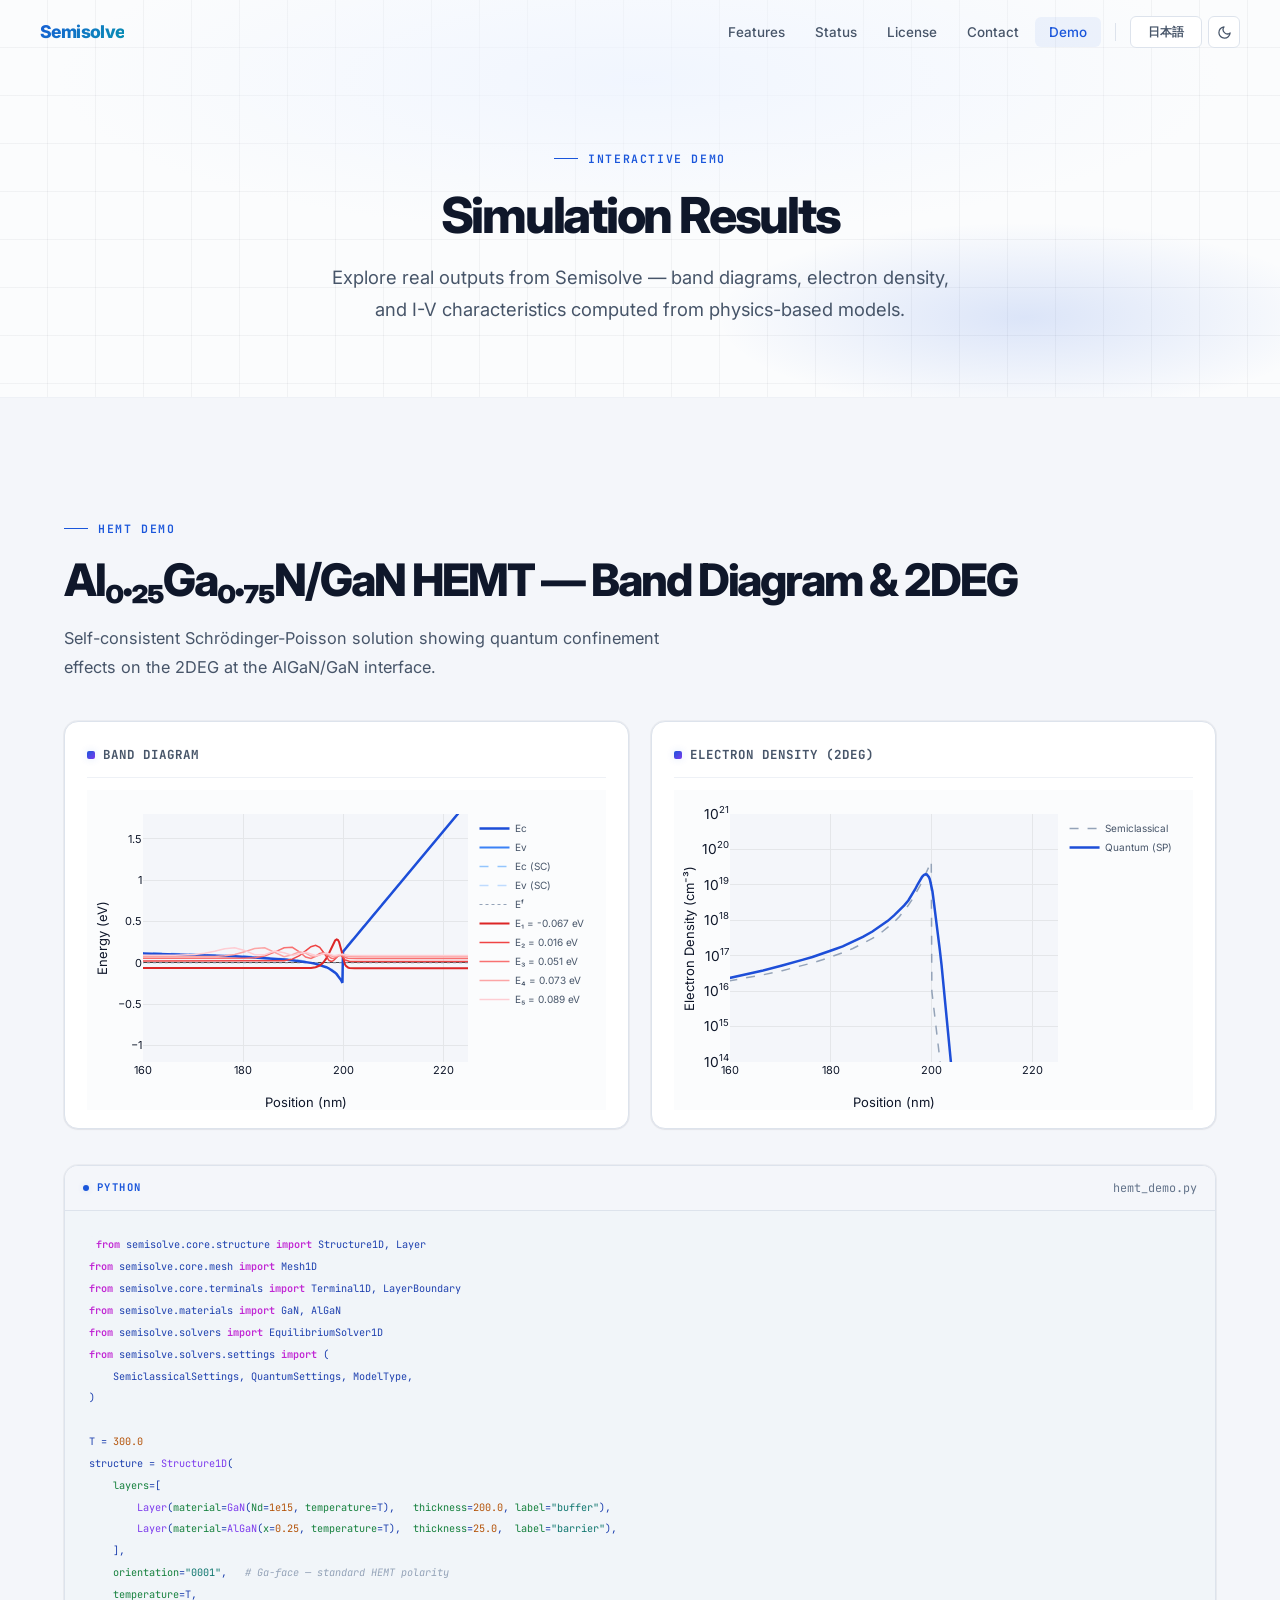
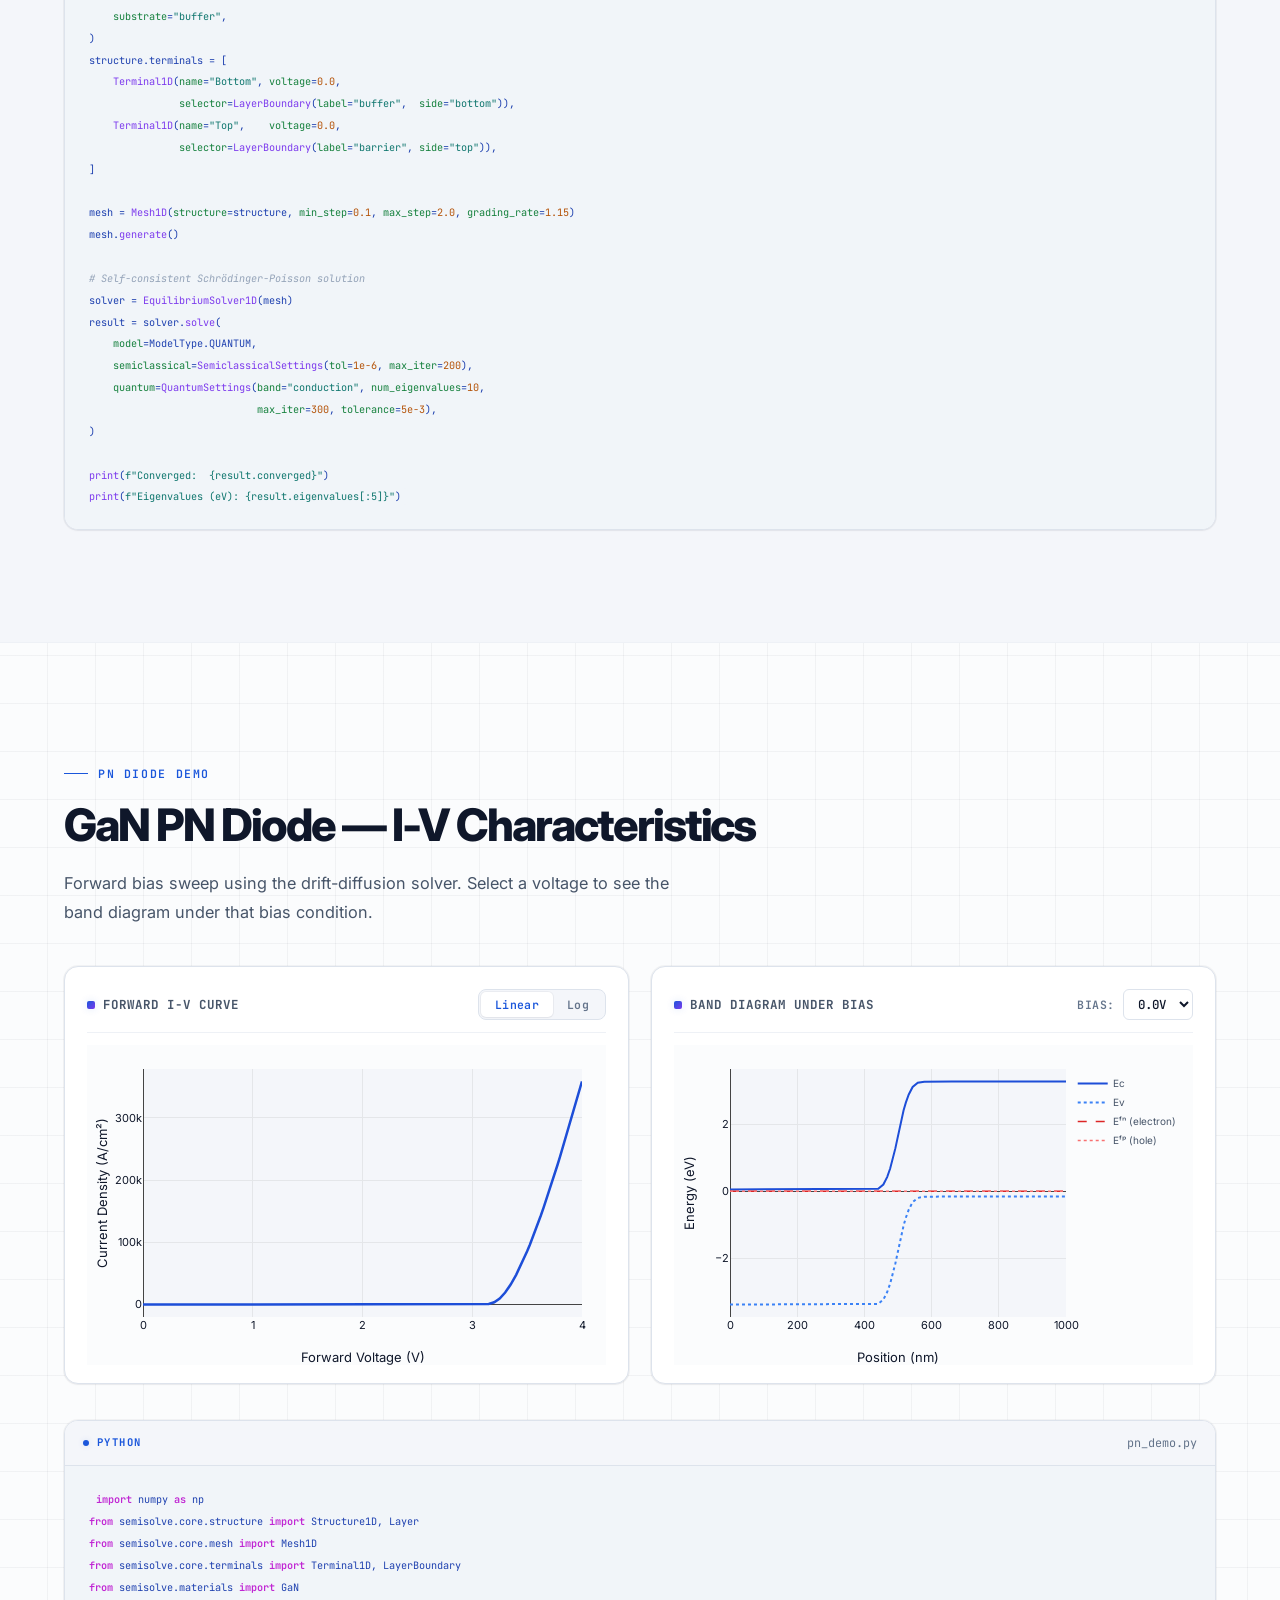
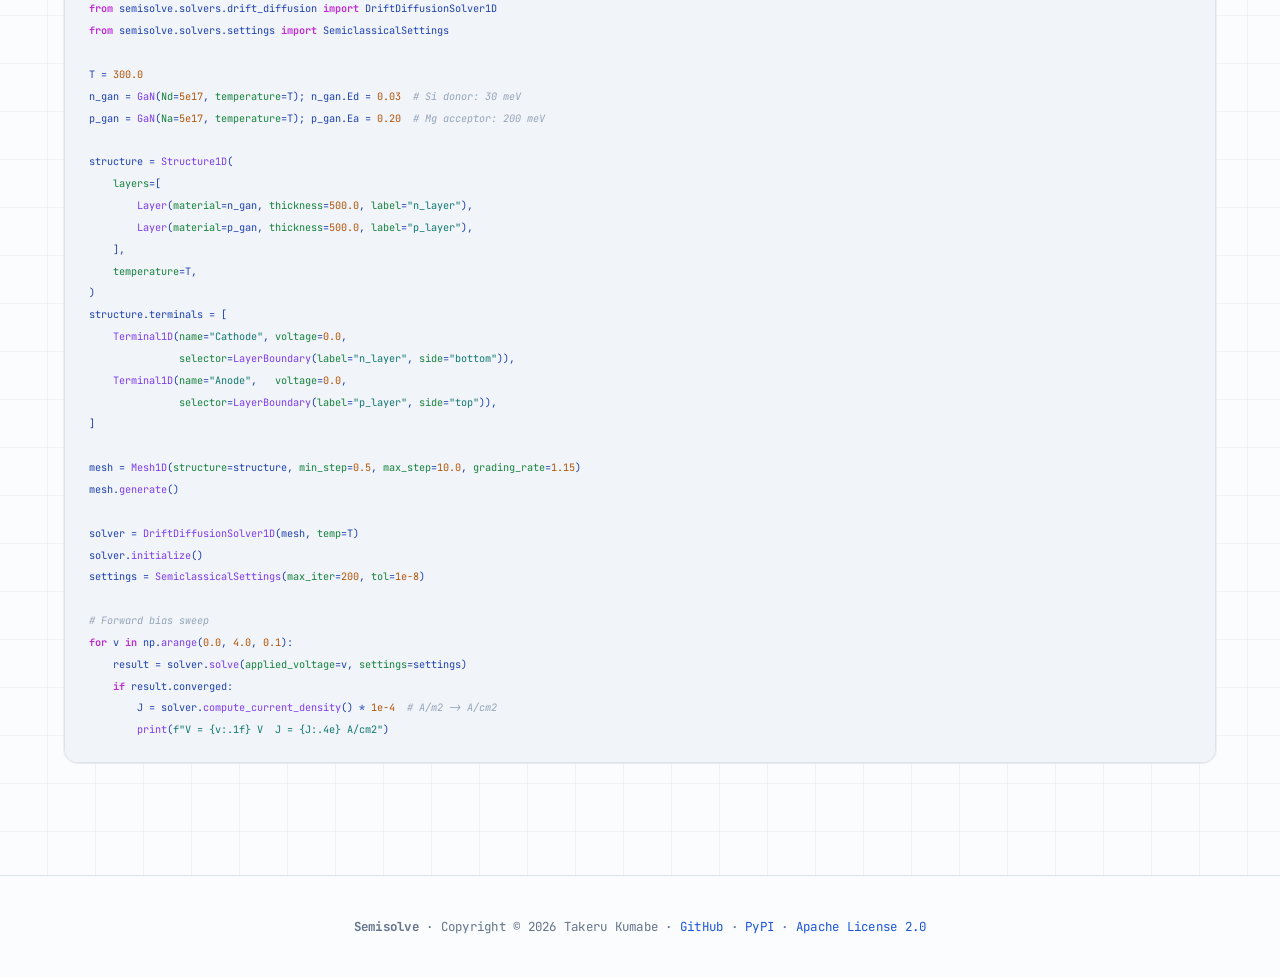
==== commit bf0be8cd: "style: unify chart palette to blue + red accent and align mobile nav button heights" ====
--- a/demo.html
+++ b/demo.html
@@ -207,11 +207,16 @@
 }
 /* Mobile */
 @media(max-width:640px){
-  .nav-in{height:58px;padding:0 18px}
-  .nav-ul,.nav-sep{display:none}
+  .nav-in{height:58px;padding:0 16px;gap:8px}
+  .nav-sep{display:none}
+  .nav-ul{display:flex;gap:0}
+  .nav-ul li:not(:last-child){display:none}
+  .nav-ul a{display:inline-flex;align-items:center;height:34px;padding:0 12px;font-size:.72rem;font-weight:600;border:1px solid var(--border);background:var(--card);border-radius:var(--rxs);color:var(--tx2);letter-spacing:.01em;transition:all .2s}
+  .nav-ul a:hover,.nav-ul a.nav-active{color:var(--pri);border-color:var(--pri);background:var(--pri-bg)}
+  .nav-r{gap:6px}
   .nav-logo{font-size:1.02rem}
   .btn-ic,.lang-btn{height:34px}
-  .lang-btn{min-width:68px;font-size:.72rem}
+  .lang-btn{min-width:62px;font-size:.7rem;padding:0 10px}
   .sec,.sec-alt .sec{padding:68px 20px}
   .sec-inner{padding:68px 20px}
   .demo-hero{padding:116px 20px 56px}
@@ -751,17 +756,19 @@
     var suffix = lang;
     var z = d.z;
 
-    // ── Band diagram palette (Semisolve brand) ───────────────────────
-    // Conduction band: brand blue  |  Valence band: brand violet
-    // Quantum = solid thick (main result), SC = dashed thin (reference)
-    var C_EC_Q  = '#60a5fa'; // brand blue — Ec quantum (solid)
-    var C_EC_SC = '#93c5fd'; // lighter blue — Ec semiclassical (dashed)
-    var C_EV_Q  = '#a78bfa'; // brand violet — Ev quantum (solid)
-    var C_EV_SC = '#c4b5fd'; // lighter violet — Ev semiclassical (dashed)
-    var C_EF    = '#94a3b8'; // neutral slate — Fermi level
-
-    // Wavefunctions: GitHub semantic palette (red → orange → yellow → green → purple)
-    var psiColors = ['#ff7b72','#ffa657','#e3b341','#7ee787','#a371f7'];
+    // ── Band diagram palette — blue family + red accent ──────────────
+    // Band edges (Ec, Ev) in blue shades (structural).
+    // Wavefunctions in red accent family (the "highlighted" physics result).
+    var isDark = document.documentElement.getAttribute('data-theme')==='dark';
+    var C_EC_Q  = isDark ? '#60a5fa' : '#1d4ed8'; // Ec quantum (solid)
+    var C_EC_SC = isDark ? '#93c5fd' : '#93c5fd'; // Ec semiclassical (dashed)
+    var C_EV_Q  = isDark ? '#3b82f6' : '#3b82f6'; // Ev quantum (solid)
+    var C_EV_SC = isDark ? '#bfdbfe' : '#bfdbfe'; // Ev semiclassical (dashed)
+    var C_EF    = isDark ? '#64748b' : '#94a3b8'; // Fermi level (neutral slate)
+
+    var psiColors = isDark
+      ? ['#f87171','#fb7185','#fca5a5','#fecaca','#fda4af']
+      : ['#dc2626','#ef4444','#f87171','#fca5a5','#fecdd3'];
     var eigenNames = ['E\u2081','E\u2082','E\u2083','E\u2084','E\u2085'];
 
     var maxPsi = Math.max.apply(null, d.eigenvectors['psi2_0']);
@@ -804,9 +811,10 @@
     }), plotlyConfig);
 
     // Density: quantum (solid, primary) vs semiclassical (dashed, muted)
+    var C_SC = isDark ? '#64748b' : '#94a3b8';
     var densityTraces = [
       {x:z, y:d.semiclassical.n, name:'Semiclassical',
-       mode:'lines', line:{color:'#94a3b8',width:1.5,dash:'dash'}},
+       mode:'lines', line:{color:C_SC,width:1.5,dash:'dash'}},
       {x:z, y:d.quantum.n, name:'Quantum (SP)',
        mode:'lines', line:{color:C_EC_Q,width:2.5}},
     ];
@@ -860,8 +868,8 @@
     var d = window.pnData;
     if(!d) return;
     var scale = ivScaleState[suffix] || 'linear';
-    // Single clean line — brand blue reads well on both themes
-    var C_IV = '#60a5fa';
+    var isDark = document.documentElement.getAttribute('data-theme')==='dark';
+    var C_IV = isDark ? '#60a5fa' : '#1d4ed8';
     var voltages = d.iv_curve.map(function(p){return p.voltage;});
     var currents = d.iv_curve.map(function(p){return Math.abs(p.J_A_cm2);});
     var traces = [{
@@ -884,16 +892,17 @@
     var d = window.pnData;
     if(!d || !d.snapshots[voltageKey]) return;
     var s = d.snapshots[voltageKey];
-    // Band edges: neutral slate (structural, not data)
-    // Quasi-Fermi levels: blue (electrons) / violet (holes) — physically motivated
-    var C_BAND = getCSSVar('--tx2'); // adapts to theme
-    var C_EFN  = '#60a5fa'; // electron quasi-Fermi (brand blue)
-    var C_EFP  = '#f472b6'; // hole quasi-Fermi (rose-pink)
+    // Band edges in blue (structural); quasi-Fermi in red accent (the perturbation).
+    var isDark = document.documentElement.getAttribute('data-theme')==='dark';
+    var C_EC   = isDark ? '#60a5fa' : '#1d4ed8';
+    var C_EV   = isDark ? '#3b82f6' : '#3b82f6';
+    var C_EFN  = isDark ? '#f87171' : '#dc2626';
+    var C_EFP  = isDark ? '#fca5a5' : '#f87171';
     var traces = [
-      {x:s.z, y:s.Ec,  name:'Ec',  mode:'lines', line:{color:C_BAND, width:2}},
-      {x:s.z, y:s.Ev,  name:'Ev',  mode:'lines', line:{color:C_BAND, width:2, dash:'dot'}},
+      {x:s.z, y:s.Ec,  name:'Ec',  mode:'lines', line:{color:C_EC, width:2}},
+      {x:s.z, y:s.Ev,  name:'Ev',  mode:'lines', line:{color:C_EV, width:2, dash:'dot'}},
       {x:s.z, y:s.Efn, name:'E\u1da0\u207F (electron)', mode:'lines', line:{color:C_EFN, width:1.5, dash:'dash'}},
-      {x:s.z, y:s.Efp, name:'E\u1da0\u1d56 (hole)',     mode:'lines', line:{color:C_EFP, width:1.5, dash:'dash'}},
+      {x:s.z, y:s.Efp, name:'E\u1da0\u1d56 (hole)',     mode:'lines', line:{color:C_EFP, width:1.5, dash:'dot'}},
     ];
     Plotly.react('pn-band-'+suffix, traces, plotlyLayout({
       xaxis:{title:'Position (nm)'},
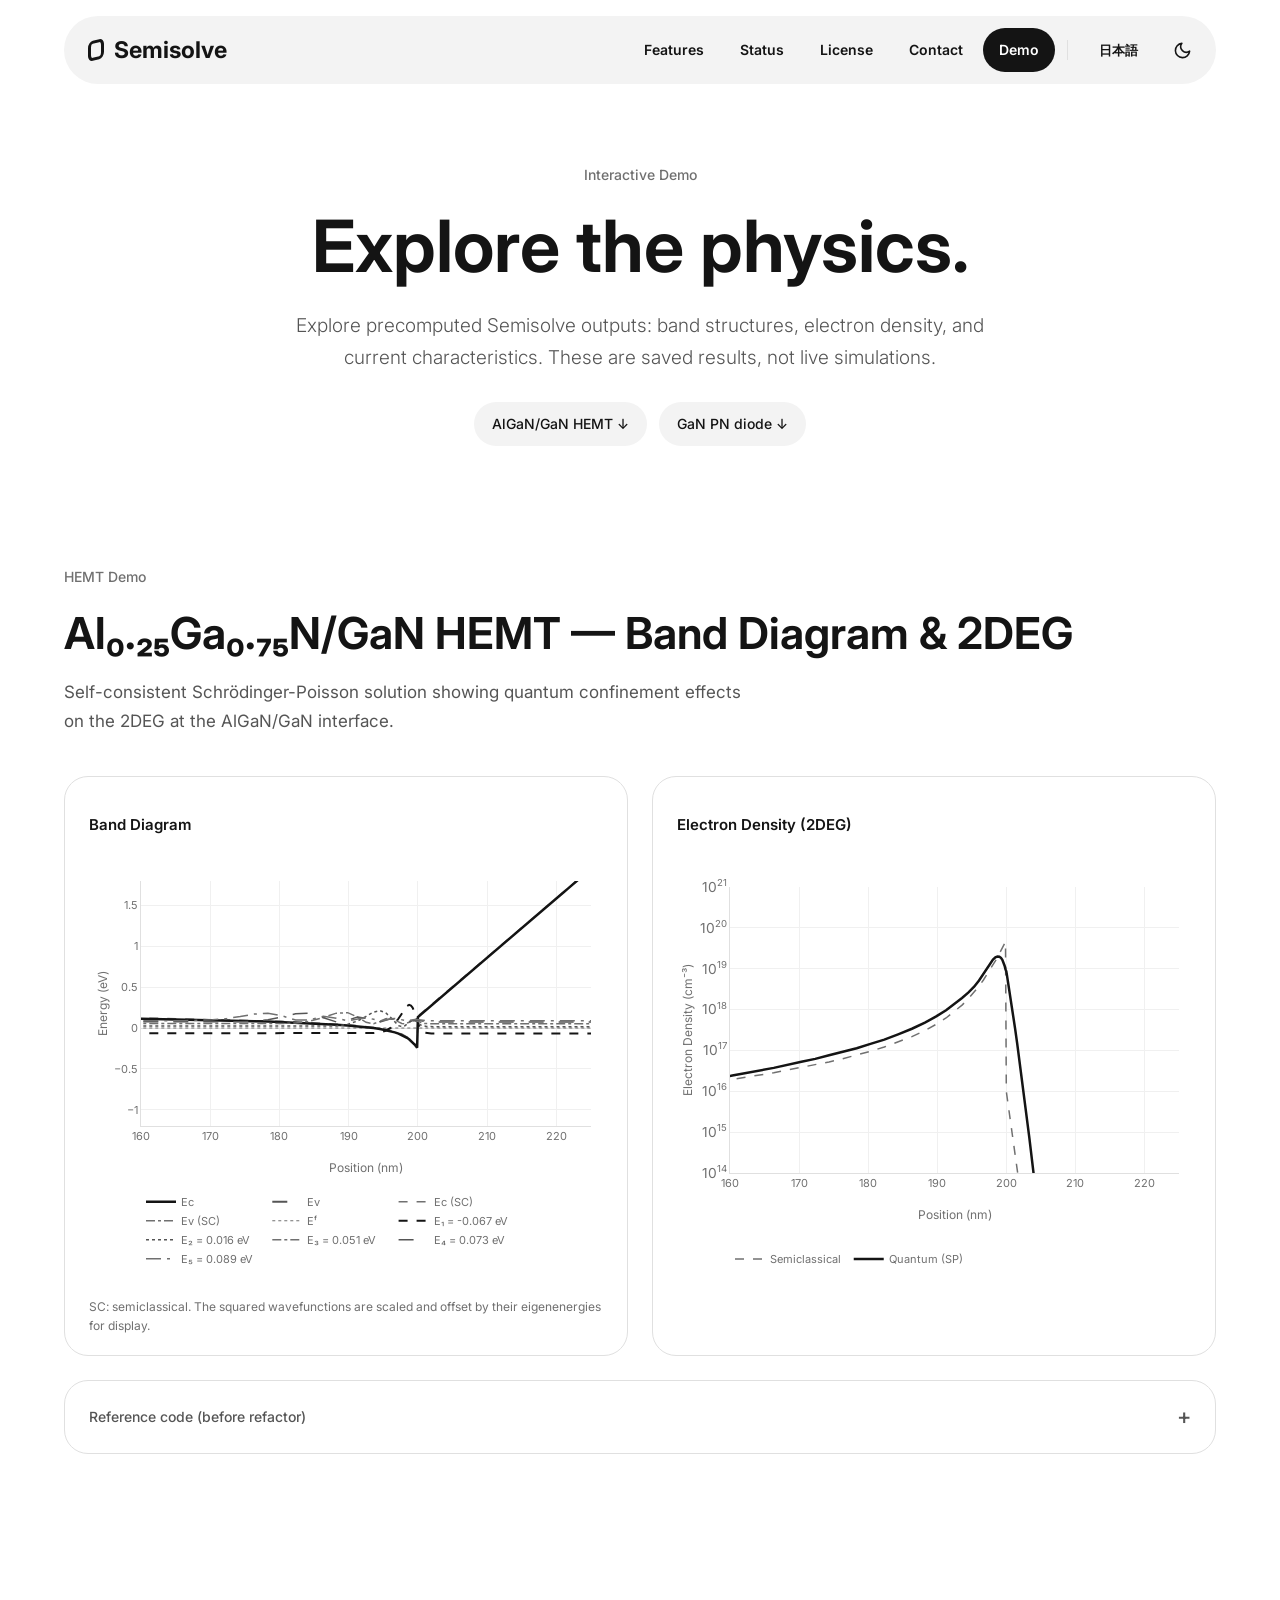
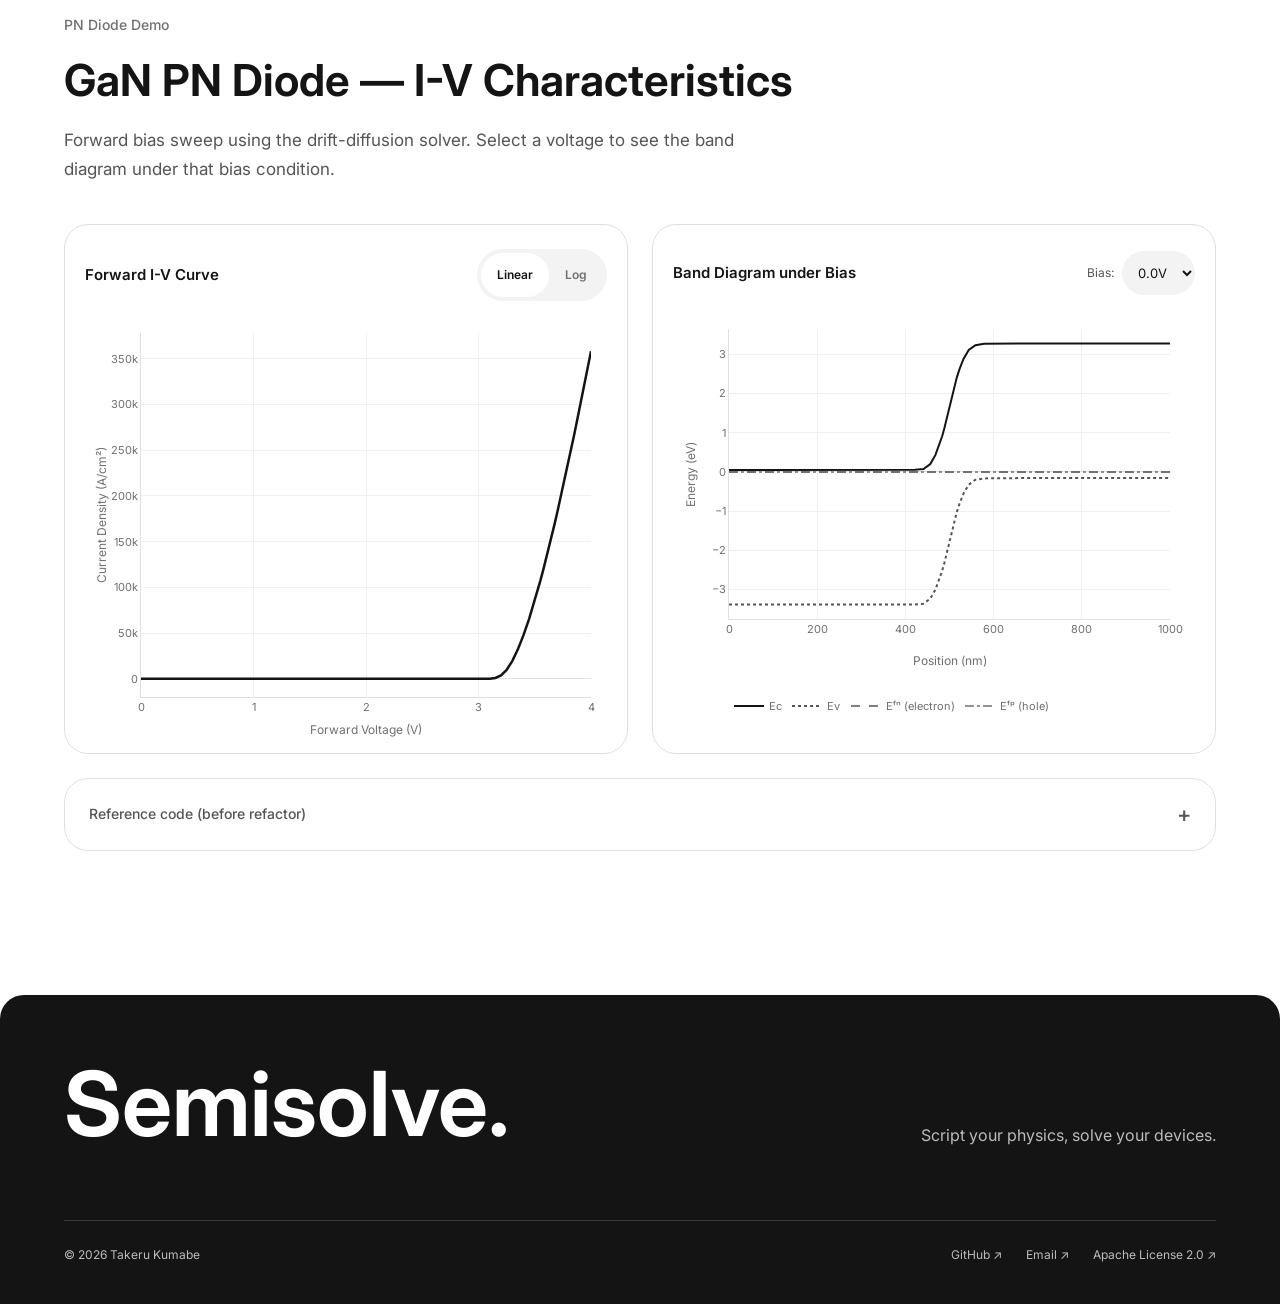
==== commit fe92972a: "feat(site): center research messaging and design on simulation demos" ====
--- a/demo.html
+++ b/demo.html
@@ -2,6 +2,7 @@
 <html lang="en" data-theme="light">
 <head>
   <meta charset="UTF-8" />
+  <link rel="icon" type="image/svg+xml" href="images/favicon.svg" />
   <meta name="viewport" content="width=device-width, initial-scale=1.0" />
   <meta name="description" content="Semisolve Interactive Demo — Explore real simulation outputs: HEMT band diagrams, 2DEG electron density, and GaN PN diode I-V characteristics." />
   <meta name="keywords" content="TCAD, semiconductor, simulation, GaN, AlGaN, HEMT, PN diode, band diagram, drift-diffusion, Python" />
@@ -28,221 +29,19 @@
 
   <link rel="preconnect" href="https://fonts.googleapis.com" />
   <link rel="preconnect" href="https://fonts.gstatic.com" crossorigin />
-  <link rel="preload" as="style" fetchpriority="high" href="https://fonts.googleapis.com/css2?family=Inter:wght@400;500;600;700;800&family=JetBrains+Mono:wght@400;500&display=optional" onload="this.onload=null;this.rel='stylesheet'" />
-  <noscript><link rel="stylesheet" href="https://fonts.googleapis.com/css2?family=Inter:wght@400;500;600;700;800&family=JetBrains+Mono:wght@400;500&display=optional" /></noscript>
+  <link rel="preload" as="style" fetchpriority="high" href="https://fonts.googleapis.com/css2?family=Inter:wght@300;400;500;600;650;700&family=JetBrains+Mono:wght@400;500&display=optional" onload="this.onload=null;this.rel='stylesheet'" />
+  <noscript><link rel="stylesheet" href="https://fonts.googleapis.com/css2?family=Inter:wght@300;400;500;600;650;700&family=JetBrains+Mono:wght@400;500&display=optional" /></noscript>
 
   <script src="https://cdn.plot.ly/plotly-2.35.2.min.js"></script>
 
-  <style>
-*,*::before,*::after{box-sizing:border-box;margin:0;padding:0}
-:root{
-  --bg:#fbfcfd;--bg2:#f4f6fa;--bg3:#eaeef5;
-  --card:#ffffff;--border:#dde3ec;--border-lt:#eef1f6;--border-hv:#c3cdda;
-  --pri:#1a56db;--pri-dk:#1943a5;--pri-lt:#3b82f6;
-  --pri-bg:#eef4ff;--pri-bg2:#dce8fd;
-  --acc:#0891b2;--acc2:#7c3aed;
-  --tx:#0f172a;--tx2:#475569;--tx3:#64748b;--tx4:#94a3b8;
-  --code-bg:#f1f5f9;--code-tx:#1e40af;
-  --glow:rgba(26,86,219,.06);--glow2:rgba(26,86,219,.14);
-  --nav-bg:rgba(255,255,255,.72);
-  --sh-s:0 1px 2px rgba(15,23,42,.04),0 0 0 1px rgba(15,23,42,.04);
-  --sh-m:0 4px 16px rgba(15,23,42,.06),0 0 0 1px rgba(15,23,42,.04);
-  --sh-l:0 20px 48px rgba(15,23,42,.1),0 0 0 1px rgba(15,23,42,.04);
-  --grid-c:rgba(15,23,42,.045);
-  --r:14px;--rs:8px;--rxs:6px;
-  --ease:cubic-bezier(.22,1,.36,1);--dur:.35s;
-  /* Python syntax — refined palette */
-  --hl-kw:#c026d3;--hl-str:#0f766e;--hl-cmt:#94a3b8;
-  --hl-num:#b45309;--hl-bi:#1e40af;--hl-dec:#dc2626;
-  --hl-fn:#7c3aed;--hl-karg:#15803d;
-}
-[data-theme="dark"]{
-  --bg:#07090e;--bg2:#0d1119;--bg3:#141a26;
-  --card:#0d1119;--border:#1e2533;--border-lt:#141a26;--border-hv:#2a3442;
-  --pri:#60a5fa;--pri-dk:#3b82f6;--pri-lt:#93c5fd;
-  --pri-bg:rgba(59,130,246,.1);--pri-bg2:rgba(59,130,246,.2);
-  --acc:#22d3ee;--acc2:#a78bfa;
-  --tx:#e6edf7;--tx2:#9aa5b8;--tx3:#6b7a91;--tx4:#475569;
-  --code-bg:#0b0e15;--code-tx:#7dd3fc;
-  --glow:rgba(96,165,250,.08);--glow2:rgba(96,165,250,.18);
-  --nav-bg:rgba(7,9,14,.65);
-  --sh-s:0 1px 2px rgba(0,0,0,.3),0 0 0 1px rgba(255,255,255,.03);
-  --sh-m:0 4px 20px rgba(0,0,0,.3),0 0 0 1px rgba(255,255,255,.04);
-  --sh-l:0 24px 60px rgba(0,0,0,.5),0 0 0 1px rgba(255,255,255,.05);
-  --grid-c:rgba(255,255,255,.04);
-  --hl-kw:#f0abfc;--hl-str:#6ee7b7;--hl-cmt:#64748b;
-  --hl-num:#fdba74;--hl-bi:#93c5fd;--hl-dec:#fca5a5;
-  --hl-fn:#c4b5fd;--hl-karg:#86efac;
-}
-html{scroll-behavior:smooth;overflow-x:hidden}
-body{
-  font-family:'Inter',system-ui,sans-serif;
-  background:var(--bg);color:var(--tx);line-height:1.7;
-  transition:background var(--dur) var(--ease),color var(--dur) var(--ease);
-  -webkit-font-smoothing:antialiased;
-  background-image:linear-gradient(var(--grid-c) 1px,transparent 1px),linear-gradient(90deg,var(--grid-c) 1px,transparent 1px);
-  background-size:48px 48px;background-position:-1px -1px;
-}
-body.ja{font-family:'Inter','Noto Sans JP','Hiragino Kaku Gothic ProN','Hiragino Sans','Yu Gothic',sans-serif}
-
-.page{display:none}.page.active{display:block}
-
-/* Nav */
-nav{position:fixed;top:0;left:0;right:0;z-index:1000;padding:0 24px;transition:all var(--dur) var(--ease)}
-nav.scrolled{background:var(--nav-bg);backdrop-filter:saturate(160%) blur(20px);-webkit-backdrop-filter:saturate(160%) blur(20px);border-bottom:1px solid var(--border)}
-.nav-in{max-width:1200px;margin:0 auto;height:64px;display:flex;align-items:center;justify-content:space-between}
-.nav-logo{display:inline-block;font-family:'Inter',system-ui,sans-serif;font-size:1.1rem;font-weight:800;letter-spacing:-.035em;text-decoration:none;background:linear-gradient(135deg,var(--pri) 0%,var(--acc) 55%,var(--acc2) 100%);background-size:200% 200%;background-position:0% 50%;-webkit-background-clip:text;-webkit-text-fill-color:transparent;background-clip:text;color:transparent;transition:background-position .5s var(--ease),filter .25s var(--ease)}
-.nav-logo:hover{background-position:100% 50%;filter:drop-shadow(0 0 12px var(--glow2))}
-.nav-r{display:flex;align-items:center;gap:6px}
-.nav-ul{display:flex;list-style:none;gap:2px}
-.nav-ul a{padding:7px 14px;border-radius:var(--rxs);font-size:.84rem;font-weight:500;color:var(--tx2);text-decoration:none;transition:all .2s}
-.nav-ul a:hover{color:var(--pri);background:var(--glow)}
-.nav-ul a.nav-active{color:var(--pri);background:var(--glow)}
-.nav-sep{width:1px;height:18px;background:var(--border);margin:0 8px}
-.btn-ic{width:32px;height:32px;border-radius:var(--rxs);border:1px solid var(--border);background:var(--card);color:var(--tx2);display:flex;align-items:center;justify-content:center;cursor:pointer;transition:all .2s}
-.btn-ic:hover{border-color:var(--pri);color:var(--pri);background:var(--pri-bg)}
-.btn-ic svg{width:15px;height:15px}
-.lang-btn{height:32px;min-width:72px;padding:0 12px;border-radius:var(--rxs);border:1px solid var(--border);background:var(--card);color:var(--tx2);font-size:.74rem;font-weight:600;cursor:pointer;font-family:'JetBrains Mono',ui-monospace,monospace;letter-spacing:.02em;transition:all .2s;display:inline-flex;align-items:center;justify-content:center}
-.lang-btn:hover{border-color:var(--pri);color:var(--pri);background:var(--pri-bg)}
-
-/* Buttons */
-.btn{display:inline-flex;align-items:center;gap:8px;padding:12px 24px;border-radius:var(--rs);font-size:.88rem;font-weight:600;text-decoration:none;font-family:inherit;border:none;cursor:pointer;transition:all .25s var(--ease);letter-spacing:-.005em}
-.btn-p{background:linear-gradient(135deg,var(--pri),var(--pri-lt));color:#fff;box-shadow:0 4px 14px rgba(27,110,194,.28),inset 0 1px 0 rgba(255,255,255,.18)}
-.btn-p:hover{transform:translateY(-2px);box-shadow:0 10px 28px rgba(27,110,194,.4),inset 0 1px 0 rgba(255,255,255,.2)}
-.btn-s{background:var(--card);color:var(--tx2);border:1px solid var(--border);box-shadow:var(--sh-s)}
-.btn-s:hover{border-color:var(--pri);color:var(--pri);background:var(--pri-bg);transform:translateY(-2px)}
-
-/* Sections */
-.sec{padding:112px 24px;max-width:1200px;margin:0 auto;position:relative}
-.sec-alt{background:var(--bg2);position:relative;border-top:1px solid var(--border-lt);border-bottom:1px solid var(--border-lt)}
-.sec-alt .sec{max-width:1200px;margin:0 auto;padding:112px 24px}
-.sec-lb{font-size:.72rem;font-weight:600;letter-spacing:.14em;text-transform:uppercase;color:var(--pri);margin-bottom:16px;display:inline-flex;align-items:center;gap:10px;font-family:'JetBrains Mono',ui-monospace,monospace}
-.sec-lb::before{content:'';width:24px;height:1px;background:var(--pri);display:inline-block}
-.sec-t{font-size:clamp(1.9rem,3.5vw,2.8rem);font-weight:800;letter-spacing:-.045em;line-height:1.15;margin-bottom:18px}
-.ja .sec-t{font-size:clamp(1.5rem,3vw,2.25rem);letter-spacing:-.01em;line-height:1.3}
-.sec-d{font-size:1.02rem;color:var(--tx2);max-width:620px;line-height:1.75}
-.ja .sec-d{line-height:1.75}
-.lead{font-size:clamp(1rem,1.8vw,1.15rem);color:var(--tx2);max-width:640px;line-height:1.75;margin:0 auto}
-.ja .lead{line-height:1.75}
-
-/* Footer */
-footer{border-top:1px solid var(--border);padding:40px 24px;text-align:center;background:var(--bg)}
-footer p{font-size:.78rem;color:var(--tx3);font-family:'JetBrains Mono',ui-monospace,monospace;letter-spacing:.02em}
-footer a{color:var(--pri);text-decoration:none}
-footer a:hover{text-decoration:underline}
-
-/* Reveal */
-.rv{opacity:0;transform:translateY(32px);transition:opacity .7s var(--ease),transform .7s var(--ease)}
-.rv.vis{opacity:1;transform:none}
-.rv1{transition-delay:.08s}.rv2{transition-delay:.16s}.rv3{transition-delay:.24s}.rv4{transition-delay:.32s}.rv5{transition-delay:.4s}
-
-@keyframes fadeUp{from{opacity:0;transform:translateY(30px)}to{opacity:1;transform:none}}
-@keyframes gradientShift{0%,100%{background-position:0% 50%}50%{background-position:100% 50%}}
-
-code{font-family:'JetBrains Mono',ui-monospace,monospace;font-size:.82em;color:var(--code-tx);background:var(--code-bg);padding:2px 7px;border-radius:4px}
-
-/* Demo hero */
-.demo-hero{position:relative;padding:140px 24px 72px;text-align:center;overflow:hidden}
-.demo-hero::before{content:'';position:absolute;inset:0;z-index:0;background:radial-gradient(ellipse 70% 60% at 50% 20%,var(--pri-bg),transparent 65%);opacity:.8;pointer-events:none}
-.demo-hero::after{content:'';position:absolute;inset:0;z-index:0;background:radial-gradient(ellipse 40% 40% at 80% 80%,var(--glow2),transparent 60%);pointer-events:none}
-.demo-hero-ct{position:relative;z-index:1;max-width:720px;margin:0 auto}
-.demo-hero .sec-lb{margin-bottom:20px}
-.demo-hero h1{font-size:clamp(2rem,5vw,3.1rem);font-weight:800;letter-spacing:-.045em;line-height:1.1;margin-bottom:18px}
-.demo-hero h1 .gr{background:linear-gradient(135deg,var(--pri),var(--acc),var(--acc2));-webkit-background-clip:text;-webkit-text-fill-color:transparent;background-clip:text;background-size:200% 200%;animation:gradientShift 8s ease infinite}
-.ja .demo-hero h1{letter-spacing:-.01em;line-height:1.3}
-
-/* Charts */
-.chart-grid{display:grid;grid-template-columns:1fr 1fr;gap:22px;margin-top:40px}
-.chart-card{background:var(--card);border:1px solid var(--border);border-radius:var(--r);padding:22px 22px 18px;box-shadow:var(--sh-s);transition:box-shadow var(--dur) var(--ease),border-color var(--dur) var(--ease);position:relative;overflow:hidden}
-.chart-card::before{content:'';position:absolute;top:0;left:0;right:0;height:2px;background:linear-gradient(90deg,var(--pri),var(--acc),var(--acc2));opacity:0;transition:opacity var(--dur) var(--ease)}
-.chart-card:hover{box-shadow:var(--sh-m);border-color:var(--pri-lt)}
-.chart-card:hover::before{opacity:1}
-.chart-header{display:flex;align-items:center;justify-content:space-between;margin-bottom:12px;flex-wrap:wrap;gap:10px;padding-bottom:12px;border-bottom:1px solid var(--border-lt)}
-.chart-title{font-size:.78rem;font-weight:700;color:var(--tx2);letter-spacing:.08em;text-transform:uppercase;font-family:'JetBrains Mono',ui-monospace,monospace;display:flex;align-items:center;gap:8px}
-.chart-title::before{content:'';width:8px;height:8px;border-radius:2px;background:linear-gradient(135deg,var(--pri),var(--acc2));box-shadow:0 0 8px var(--glow2)}
-.chart-card>.chart-title{margin-bottom:12px;padding-bottom:12px;border-bottom:1px solid var(--border-lt)}
-
-/* Toggle buttons */
-.toggle-group{display:inline-flex;gap:0;background:var(--bg2);border:1px solid var(--border);border-radius:var(--rs);padding:2px}
-.toggle-btn{padding:5px 14px;border-radius:5px;border:none;background:transparent;color:var(--tx3);font-size:.72rem;font-weight:600;letter-spacing:.03em;cursor:pointer;transition:all .2s;font-family:'JetBrains Mono',ui-monospace,monospace}
-.toggle-btn.active{background:var(--card);color:var(--pri);box-shadow:var(--sh-s)}
-.toggle-btn:not(.active):hover{color:var(--tx2)}
-
-/* Voltage select */
-.select-wrap{display:inline-flex;align-items:center;gap:8px;font-size:.72rem;color:var(--tx3);font-family:'JetBrains Mono',ui-monospace,monospace;font-weight:600;letter-spacing:.05em;text-transform:uppercase}
-.v-select{padding:5px 10px;border-radius:var(--rxs);border:1px solid var(--border);background:var(--card);color:var(--tx);font-size:.78rem;font-family:'JetBrains Mono',ui-monospace,monospace;font-weight:500;cursor:pointer;transition:border-color .2s}
-.v-select:hover{border-color:var(--pri-lt)}
-.v-select:focus{outline:2px solid var(--pri);outline-offset:1px;border-color:var(--pri)}
-
-/* Chart plot area */
-.chart-plot{min-height:300px;margin-top:8px}
-.chart-error{color:var(--tx3);font-size:.85rem;padding:48px 24px;text-align:center;line-height:1.7}
-
-/* Code cards */
-.code-card{background:var(--card);border:1px solid var(--border);border-radius:var(--r);overflow:hidden;margin-top:36px;box-shadow:var(--sh-s);transition:box-shadow var(--dur) var(--ease)}
-.code-card:hover{box-shadow:var(--sh-m)}
-.code-header{display:flex;align-items:center;justify-content:space-between;padding:12px 18px;background:var(--bg2);border-bottom:1px solid var(--border)}
-.code-lang{font-size:.66rem;font-weight:700;color:var(--pri);letter-spacing:.14em;text-transform:uppercase;font-family:'JetBrains Mono',ui-monospace,monospace;display:inline-flex;align-items:center;gap:8px}
-.code-lang::before{content:'';width:6px;height:6px;border-radius:50%;background:var(--pri);box-shadow:0 0 6px var(--glow2)}
-.code-file{font-size:.74rem;color:var(--tx3);font-family:'JetBrains Mono',ui-monospace,monospace}
-.code-block{margin:0;padding:22px 24px;overflow-x:auto;font-family:'JetBrains Mono',ui-monospace,monospace;font-size:.78rem;line-height:1.75;color:var(--tx);white-space:pre;background:var(--code-bg)}
-.hl-kw{color:var(--hl-kw);font-weight:600}
-.hl-str{color:var(--hl-str)}
-.hl-cmt{color:var(--hl-cmt);font-style:italic}
-.hl-num{color:var(--hl-num)}
-.hl-bi{color:var(--hl-bi)}
-.hl-dec{color:var(--hl-dec)}
-.hl-fn{color:var(--hl-fn)}
-.hl-karg{color:var(--hl-karg)}
-
-/* PN section inner */
-.sec-inner{max-width:1200px;margin:0 auto;padding:112px 24px}
-
-/* Tablet */
-@media(max-width:960px){
-  .chart-grid{grid-template-columns:1fr;gap:18px}
-  .nav-in{padding:0 18px}
-  .sec,.sec-alt .sec{padding:96px 28px}
-  .sec-inner{padding:96px 28px}
-}
-/* Mobile */
-@media(max-width:640px){
-  .nav-in{height:58px;padding:0 16px;gap:8px}
-  .nav-sep{display:none}
-  .nav-ul{display:flex;gap:0}
-  .nav-ul li:not(:last-child){display:none}
-  .nav-ul a{display:inline-flex;align-items:center;height:34px;padding:0 12px;font-size:.72rem;font-weight:600;border:1px solid var(--border);background:var(--card);border-radius:var(--rxs);color:var(--tx2);letter-spacing:.01em;transition:all .2s}
-  .nav-ul a:hover,.nav-ul a.nav-active{color:var(--pri);border-color:var(--pri);background:var(--pri-bg)}
-  .nav-r{gap:6px}
-  .nav-logo{font-size:1.02rem}
-  .btn-ic,.lang-btn{height:34px}
-  .lang-btn{min-width:62px;font-size:.7rem;padding:0 10px}
-  .sec,.sec-alt .sec{padding:68px 20px}
-  .sec-inner{padding:68px 20px}
-  .demo-hero{padding:116px 20px 56px}
-  .demo-hero h1{font-size:clamp(1.9rem,7vw,2.5rem)}
-  .chart-grid{gap:14px;margin-top:32px}
-  .chart-card{padding:18px 16px 14px;border-radius:12px}
-  .chart-header{gap:8px;padding-bottom:10px;margin-bottom:10px}
-  .chart-title{font-size:.7rem}
-  .toggle-btn{padding:5px 10px;font-size:.68rem}
-  .v-select{font-size:.74rem;padding:5px 8px}
-  .select-wrap{font-size:.68rem;gap:6px}
-  .chart-plot{min-height:260px}
-  .code-card{margin-top:28px;border-radius:12px}
-  .code-header{padding:10px 14px}
-  .code-lang,.code-file{font-size:.68rem}
-  .code-block{padding:16px 18px;font-size:.72rem;line-height:1.7}
-  body{background-size:36px 36px}
-  footer{padding:32px 20px}
-  footer p{line-height:2}
-}
-  </style>
+  <link rel="stylesheet" href="styles/shared.css" />
+  <link rel="stylesheet" href="styles/demo.css" />
 </head>
 <body>
+<a class="skip-link" href="#main-content" id="skipLink">Skip to content</a>
 
 <!-- ══════ Nav ══════ -->
-<nav id="nav">
+<nav id="nav" aria-label="Main navigation">
   <div class="nav-in">
     <a href="index.html" class="nav-logo">Semisolve</a>
     <div class="nav-r">
@@ -256,43 +55,45 @@
 
 <!-- ══════ ENGLISH ══════ -->
 <div class="page" id="page-en">
-<main>
+<main tabindex="-1">
 
 <!-- Hero -->
 <section class="demo-hero">
   <div class="demo-hero-ct">
-    <div class="sec-lb rv">Interactive Demo</div>
-    <h1 class="rv rv1">Simulation Results</h1>
-    <p class="lead rv rv2">Explore real outputs from Semisolve — band diagrams, electron density, and I-V characteristics computed from physics-based models.</p>
+    <div class="sec-lb">Interactive Demo</div>
+    <h1>Explore the physics.</h1>
+    <p class="lead">Explore precomputed Semisolve outputs: band structures, electron density, and current characteristics. These are saved results, not live simulations.</p>
+    <div class="demo-jumps"><a href="#hemt-en">AlGaN/GaN HEMT ↓</a><a href="#pn-en">GaN PN diode ↓</a></div>
   </div>
 </section>
 
 <!-- HEMT Demo -->
 <div class="sec-alt" id="hemt-en"><div class="sec">
-  <div class="rv">
+  <div>
     <div class="sec-lb">HEMT Demo</div>
     <h2 class="sec-t">Al&#x2080;.&#x2082;&#x2085;Ga&#x2080;.&#x2087;&#x2085;N/GaN HEMT &mdash; Band Diagram &amp; 2DEG</h2>
     <p class="sec-d">Self-consistent Schr&ouml;dinger-Poisson solution showing quantum confinement effects on the 2DEG at the AlGaN/GaN interface.</p>
   </div>
 
-  <div class="chart-grid rv rv1">
+  <div class="chart-grid">
     <div class="chart-card">
       <div class="chart-title">Band Diagram</div>
-      <div id="hemt-band-en" class="chart-plot"></div>
+      <div id="hemt-band-en" class="chart-plot" role="img" aria-label="HEMT band structure: energy (eV) versus position (nm)."></div>
+      <p class="chart-note">SC: semiclassical. The squared wavefunctions are scaled and offset by their eigenenergies for display.</p>
     </div>
     <div class="chart-card">
       <div class="chart-title">Electron Density (2DEG)</div>
-      <div id="hemt-density-en" class="chart-plot"></div>
-    </div>
-  </div>
-
-  <div class="rv rv2">
-    <div class="code-card">
+      <div id="hemt-density-en" class="chart-plot" role="img" aria-label="HEMT electron density (cm⁻³) versus position (nm), logarithmic density axis."></div>
+    </div>
+  </div>
+
+  <div>
+    <details class="code-card"><summary>Reference code (before refactor)</summary><p class="code-note">The code structure and APIs are expected to change during the refactor. This example is provided for reference.</p>
       <div class="code-header">
         <span class="code-lang">Python</span>
         <span class="code-file">hemt_demo.py</span>
       </div>
-      <pre class="code-block"><code>from semisolve.core.structure import Structure1D, Layer
+      <pre class="code-block" tabindex="0"><code>from semisolve.core.structure import Structure1D, Layer
 from semisolve.core.mesh import Mesh1D
 from semisolve.core.terminals import Terminal1D, LayerBoundary
 from semisolve.materials import GaN, AlGaN
@@ -331,29 +132,28 @@
 )
 
 print(f"Converged:  {result.converged}")
-print(f"Eigenvalues (eV): {result.eigenvalues[:5]}")</code></pre>
-    </div>
+print(f"Eigenvalues (eV): {result.eigenvalues[:5]}")</code></pre></details>
   </div>
 </div></div>
 
 <!-- PN Diode Demo -->
 <div class="sec" id="pn-en">
-  <div class="rv">
+  <div>
     <div class="sec-lb">PN Diode Demo</div>
     <h2 class="sec-t">GaN PN Diode &mdash; I-V Characteristics</h2>
     <p class="sec-d">Forward bias sweep using the drift-diffusion solver. Select a voltage to see the band diagram under that bias condition.</p>
   </div>
 
-  <div class="chart-grid rv rv1">
+  <div class="chart-grid">
     <div class="chart-card">
       <div class="chart-header">
         <div class="chart-title">Forward I-V Curve</div>
         <div class="toggle-group">
-          <button class="toggle-btn active" id="iv-lin-btn-en" onclick="setIVScale('linear','en')">Linear</button>
-          <button class="toggle-btn" id="iv-log-btn-en" onclick="setIVScale('log','en')">Log</button>
+          <button class="toggle-btn active" aria-pressed="true" id="iv-lin-btn-en" onclick="setIVScale('linear','en')">Linear</button>
+          <button class="toggle-btn" aria-pressed="false" id="iv-log-btn-en" onclick="setIVScale('log','en')">Log</button>
         </div>
       </div>
-      <div id="pn-iv-en" class="chart-plot"></div>
+      <div id="pn-iv-en" class="chart-plot" role="img" aria-label="PN diode current density (A/cm²) versus forward voltage (V)."></div>
     </div>
     <div class="chart-card">
       <div class="chart-header">
@@ -363,17 +163,17 @@
           <select id="v-sel-en" class="v-select" onchange="updateBandSnapshot('en')"></select>
         </div>
       </div>
-      <div id="pn-band-en" class="chart-plot"></div>
-    </div>
-  </div>
-
-  <div class="rv rv2">
-    <div class="code-card">
+      <div id="pn-band-en" class="chart-plot" role="img" aria-label="PN diode band structure: energy (eV) versus position (nm) at the selected bias."></div>
+    </div>
+  </div>
+
+  <div>
+    <details class="code-card"><summary>Reference code (before refactor)</summary><p class="code-note">The code structure and APIs are expected to change during the refactor. This example is provided for reference.</p>
       <div class="code-header">
         <span class="code-lang">Python</span>
         <span class="code-file">pn_demo.py</span>
       </div>
-      <pre class="code-block"><code>import numpy as np
+      <pre class="code-block" tabindex="0"><code>import numpy as np
 from semisolve.core.structure import Structure1D, Layer
 from semisolve.core.mesh import Mesh1D
 from semisolve.core.terminals import Terminal1D, LayerBoundary
@@ -411,54 +211,58 @@
     result = solver.solve(applied_voltage=v, settings=settings)
     if result.converged:
         J = solver.compute_current_density() * 1e-4  # A/m2 -> A/cm2
-        print(f"V = {v:.1f} V  J = {J:.4e} A/cm2")</code></pre>
-    </div>
+        print(f"V = {v:.1f} V  J = {J:.4e} A/cm2")</code></pre></details>
   </div>
 </div>
 
 </main>
-<footer><p><strong>Semisolve</strong> &middot; Copyright &copy; 2026 Takeru Kumabe &middot; <a href="https://github.com/semisolve/semisolve" target="_blank" rel="noopener">GitHub</a> &middot; <a href="https://pypi.org/project/semisolve/" target="_blank" rel="noopener">PyPI</a> &middot; <a href="https://www.apache.org/licenses/LICENSE-2.0" target="_blank" rel="noopener">Apache License 2.0</a></p></footer>
+<footer>
+  <div class="footer-top"><a class="footer-brand" href="index.html">Semisolve.</a><p class="footer-tagline">Script your physics, solve your devices.</p></div>
+  <div class="footer-bottom"><p>&copy; 2026 Takeru Kumabe</p><div class="footer-links"><a href="https://github.com/tkrkmb" target="_blank" rel="noopener">GitHub ↗</a><a href="mailto:contact@semisolve.org">Email ↗</a><a href="https://www.apache.org/licenses/LICENSE-2.0" target="_blank" rel="noopener">Apache License 2.0 ↗</a></div></div>
+</footer>
 </div>
 
 <!-- ══════ JAPANESE ══════ -->
 <div class="page" id="page-ja">
-<main>
+<main tabindex="-1">
 
 <!-- Hero -->
 <section class="demo-hero">
   <div class="demo-hero-ct">
-    <div class="sec-lb rv">インタラクティブ デモ</div>
-    <h1 class="rv rv1">シミュレーション結果</h1>
-    <p class="lead rv rv2">物理モデルに基づいてSemisolveが実際に計算したバンド図、電子密度、電流-電圧特性をインタラクティブに探索できます。</p>
+    <div class="sec-lb">インタラクティブ デモ</div>
+    <h1>計算結果から、物理を見る。</h1>
+    <p class="lead">Semisolveで事前に計算したバンド構造、電子密度、電流特性を確認できます。保存済みの結果を表示するデモで、このページ上で計算を実行するものではありません。</p>
+    <div class="demo-jumps"><a href="#hemt-ja">AlGaN/GaN HEMT ↓</a><a href="#pn-ja">GaN PNダイオード ↓</a></div>
   </div>
 </section>
 
 <!-- HEMT Demo -->
 <div class="sec-alt" id="hemt-ja"><div class="sec">
-  <div class="rv">
+  <div>
     <div class="sec-lb">HEMT デモ</div>
     <h2 class="sec-t">Al&#x2080;.&#x2082;&#x2085;Ga&#x2080;.&#x2087;&#x2085;N/GaN HEMT &mdash; バンド図と2DEG</h2>
     <p class="sec-d">自己無撞着なSchr&ouml;dinger-Poisson解法によって得られた、AlGaN/GaNヘテロ接合界面における2DEGの量子閉じ込め効果を示します。</p>
   </div>
 
-  <div class="chart-grid rv rv1">
+  <div class="chart-grid">
     <div class="chart-card">
       <div class="chart-title">バンド図</div>
-      <div id="hemt-band-ja" class="chart-plot"></div>
+      <div id="hemt-band-ja" class="chart-plot" role="img" aria-label="HEMTのバンド構造。横軸は位置（nm）、縦軸はエネルギー（eV）。"></div>
+      <p class="chart-note">SC：半古典モデル。波動関数の絶対値二乗は、表示用にスケーリングして固有エネルギーに重ねています。</p>
     </div>
     <div class="chart-card">
       <div class="chart-title">電子密度 (2DEG)</div>
-      <div id="hemt-density-ja" class="chart-plot"></div>
-    </div>
-  </div>
-
-  <div class="rv rv2">
-    <div class="code-card">
+      <div id="hemt-density-ja" class="chart-plot" role="img" aria-label="HEMTの電子密度。横軸は位置（nm）、縦軸は電子密度（cm⁻³）の対数軸。"></div>
+    </div>
+  </div>
+
+  <div>
+    <details class="code-card"><summary>参考コード（改修前）</summary><p class="code-note">コード構造・APIは大規模改修に伴い変更される予定です。以下は計算例の参考として掲載しています。</p>
       <div class="code-header">
         <span class="code-lang">Python</span>
         <span class="code-file">hemt_demo.py</span>
       </div>
-      <pre class="code-block"><code>from semisolve.core.structure import Structure1D, Layer
+      <pre class="code-block" tabindex="0"><code>from semisolve.core.structure import Structure1D, Layer
 from semisolve.core.mesh import Mesh1D
 from semisolve.core.terminals import Terminal1D, LayerBoundary
 from semisolve.materials import GaN, AlGaN
@@ -497,29 +301,28 @@
 )
 
 print(f"Converged:  {result.converged}")
-print(f"Eigenvalues (eV): {result.eigenvalues[:5]}")</code></pre>
-    </div>
+print(f"Eigenvalues (eV): {result.eigenvalues[:5]}")</code></pre></details>
   </div>
 </div></div>
 
 <!-- PN Diode Demo -->
 <div class="sec" id="pn-ja">
-  <div class="rv">
+  <div>
     <div class="sec-lb">PN ダイオード デモ</div>
     <h2 class="sec-t">GaN PN ダイオード &mdash; 電流-電圧特性</h2>
     <p class="sec-d">ドリフト-拡散ソルバーを用いた順バイアス掃引。電圧を選択すると、そのバイアス下でのバンドダイアグラムが更新されます。</p>
   </div>
 
-  <div class="chart-grid rv rv1">
+  <div class="chart-grid">
     <div class="chart-card">
       <div class="chart-header">
         <div class="chart-title">順バイアス I-V カーブ</div>
         <div class="toggle-group">
-          <button class="toggle-btn active" id="iv-lin-btn-ja" onclick="setIVScale('linear','ja')">Linear</button>
-          <button class="toggle-btn" id="iv-log-btn-ja" onclick="setIVScale('log','ja')">Log</button>
+          <button class="toggle-btn active" aria-pressed="true" id="iv-lin-btn-ja" onclick="setIVScale('linear','ja')">Linear</button>
+          <button class="toggle-btn" aria-pressed="false" id="iv-log-btn-ja" onclick="setIVScale('log','ja')">Log</button>
         </div>
       </div>
-      <div id="pn-iv-ja" class="chart-plot"></div>
+      <div id="pn-iv-ja" class="chart-plot" role="img" aria-label="PNダイオードの電流密度（A/cm²）と順方向電圧（V）の関係。"></div>
     </div>
     <div class="chart-card">
       <div class="chart-header">
@@ -529,17 +332,17 @@
           <select id="v-sel-ja" class="v-select" onchange="updateBandSnapshot('ja')"></select>
         </div>
       </div>
-      <div id="pn-band-ja" class="chart-plot"></div>
-    </div>
-  </div>
-
-  <div class="rv rv2">
-    <div class="code-card">
+      <div id="pn-band-ja" class="chart-plot" role="img" aria-label="選択した電圧でのPNダイオードのバンド構造。位置（nm）とエネルギー（eV）の関係。"></div>
+    </div>
+  </div>
+
+  <div>
+    <details class="code-card"><summary>参考コード（改修前）</summary><p class="code-note">コード構造・APIは大規模改修に伴い変更される予定です。以下は計算例の参考として掲載しています。</p>
       <div class="code-header">
         <span class="code-lang">Python</span>
         <span class="code-file">pn_demo.py</span>
       </div>
-      <pre class="code-block"><code>import numpy as np
+      <pre class="code-block" tabindex="0"><code>import numpy as np
 from semisolve.core.structure import Structure1D, Layer
 from semisolve.core.mesh import Mesh1D
 from semisolve.core.terminals import Terminal1D, LayerBoundary
@@ -577,13 +380,15 @@
     result = solver.solve(applied_voltage=v, settings=settings)
     if result.converged:
         J = solver.compute_current_density() * 1e-4  # A/m2 -> A/cm2
-        print(f"V = {v:.1f} V  J = {J:.4e} A/cm2")</code></pre>
-    </div>
+        print(f"V = {v:.1f} V  J = {J:.4e} A/cm2")</code></pre></details>
   </div>
 </div>
 
 </main>
-<footer><p><strong>Semisolve</strong> &middot; Copyright &copy; 2026 Takeru Kumabe &middot; <a href="https://github.com/semisolve/semisolve" target="_blank" rel="noopener">GitHub</a> &middot; <a href="https://pypi.org/project/semisolve/" target="_blank" rel="noopener">PyPI</a> &middot; <a href="https://www.apache.org/licenses/LICENSE-2.0" target="_blank" rel="noopener">Apache License 2.0</a></p></footer>
+<footer>
+  <div class="footer-top"><a class="footer-brand" href="index.html">Semisolve.</a><p class="footer-tagline">窒化物半導体の物理を、Pythonで。</p></div>
+  <div class="footer-bottom"><p>&copy; 2026 Takeru Kumabe</p><div class="footer-links"><a href="https://github.com/tkrkmb" target="_blank" rel="noopener">GitHub ↗</a><a href="mailto:contact@semisolve.org">Email ↗</a><a href="https://www.apache.org/licenses/LICENSE-2.0" target="_blank" rel="noopener">Apache License 2.0 ↗</a></div></div>
+</footer>
 </div>
 
 <script>
@@ -621,6 +426,16 @@
   function $(s){return document.querySelector(s)}
   function $$(s){return document.querySelectorAll(s)}
 
+
+  function updateControlLabels(){
+    var ja = html.lang === 'ja', dark = html.dataset.theme === 'dark';
+    $('#themeBtn').setAttribute('aria-label', ja ? (dark ? 'ライトテーマに切り替える' : 'ダークテーマに切り替える') : (dark ? 'Switch to light mode' : 'Switch to dark mode'));
+    $('#langBtn').setAttribute('aria-label', ja ? 'Switch to English' : '日本語に切り替える');
+    $('#langBtn').setAttribute('lang', ja ? 'en' : 'ja');
+    $('#nav').setAttribute('aria-label', ja ? 'メインナビゲーション' : 'Main navigation');
+    $('#skipLink').textContent = ja ? '本文へ移動' : 'Skip to content';
+  }
+
   /* ── Theme ── */
   var theme = localStorage.getItem('ss-theme') || (matchMedia('(prefers-color-scheme:dark)').matches ? 'dark' : 'light');
   setTheme(theme, true);
@@ -628,7 +443,7 @@
   function setTheme(t, init){
     html.dataset.theme = t;
     var btn = $('#themeBtn');
-    btn.setAttribute('aria-label', t==='dark'?'Switch to light mode':'Switch to dark mode');
+    updateControlLabels();
     btn.innerHTML = t==='dark'
       ? '<svg viewBox="0 0 24 24" fill="none" stroke="currentColor" stroke-width="2" stroke-linecap="round" stroke-linejoin="round"><circle cx="12" cy="12" r="5"/><line x1="12" y1="1" x2="12" y2="3"/><line x1="12" y1="21" x2="12" y2="23"/><line x1="4.22" y1="4.22" x2="5.64" y2="5.64"/><line x1="18.36" y1="18.36" x2="19.78" y2="19.78"/><line x1="1" y1="12" x2="3" y2="12"/><line x1="21" y1="12" x2="23" y2="12"/><line x1="4.22" y1="19.78" x2="5.64" y2="18.36"/><line x1="18.36" y1="5.64" x2="19.78" y2="4.22"/></svg>'
       : '<svg viewBox="0 0 24 24" fill="none" stroke="currentColor" stroke-width="2" stroke-linecap="round" stroke-linejoin="round"><path d="M21 12.79A9 9 0 1 1 11.21 3 7 7 0 0 0 21 12.79z"/></svg>';
@@ -650,14 +465,14 @@
   ];
   var navJA=[
     {h:'index.html#feat-ja',l:'機能'},
-    {h:'index.html#stat-ja',l:'状況'},
+    {h:'index.html#stat-ja',l:'開発状況'},
     {h:'index.html#lic-ja', l:'ライセンス'},
     {h:'index.html#con-ja', l:'連絡先'},
     {h:'demo.html',         l:'デモ',active:true}
   ];
 
   var lang = localStorage.getItem('ss-lang');
-  if(!lang){ var n=(navigator.language||'').toLowerCase(); lang=n.startsWith('ja')?'ja':'en'; }
+  if(lang!=='en' && lang!=='ja'){ var n=(navigator.language||'').toLowerCase(); lang=n.startsWith('ja')?'ja':'en'; }
 
   function loadJaFont(){
     if(document.getElementById('ja-font')) return;
@@ -672,6 +487,9 @@
     body.classList.toggle('ja', l==='ja');
     $$('.page').forEach(function(p){p.classList.remove('active')});
     var pg=$('#page-'+l); if(pg) pg.classList.add('active');
+    $$('main').forEach(function(el){ el.removeAttribute('id'); });
+    if(pg) pg.querySelector('main').id = 'main-content';
+    updateControlLabels();
     $('#langBtn').textContent = l==='en'?'\u65E5\u672C\u8A9E':'English';
     var ul=$('#navUl'), items=l==='en'?navEN:navJA;
     ul.innerHTML='';
@@ -681,38 +499,16 @@
       ul.appendChild(li);
     });
     if(l==='ja') loadJaFont();
-    initReveals();
+
     if(!init) window.scrollTo({top:0});
     if(window.hemtData) renderHEMTCharts();
     if(window.pnData)   renderPNCharts();
   }
 
+var hashLanguage = location.hash.match(/-(en|ja)$/);
+  if(hashLanguage) lang = hashLanguage[1];
   setLang(lang, true);
   $('#langBtn').onclick = function(){ setLang(lang==='en'?'ja':'en', false); };
-
-  /* ── Nav scroll ── */
-  var tick=false;
-  window.addEventListener('scroll', function(){
-    if(!tick){
-      requestAnimationFrame(function(){
-        $('#nav').classList.toggle('scrolled', scrollY>40);
-        tick=false;
-      });
-      tick=true;
-    }
-  },{passive:true});
-
-  /* ── Reveals ── */
-  var revObs;
-  function initReveals(){
-    if(revObs) revObs.disconnect();
-    revObs=new IntersectionObserver(function(es){
-      es.forEach(function(e){
-        if(e.isIntersecting){e.target.classList.add('vis');revObs.unobserve(e.target);}
-      });
-    },{threshold:.08,rootMargin:'0px 0px -60px 0px'});
-    $$('.page.active .rv').forEach(function(el){el.classList.remove('vis');revObs.observe(el);});
-  }
 
   /* ── Plotly helpers ── */
   function getCSSVar(name){
@@ -720,31 +516,39 @@
   }
 
   function plotlyLayout(extraLayout){
-    var bg  = getCSSVar('--bg');
-    var bg2 = getCSSVar('--bg2');
-    var tx  = getCSSVar('--tx');
-    var tx2 = getCSSVar('--tx2');
-    var tx3 = getCSSVar('--tx3');
-    var brd = getCSSVar('--border');
+    var bg = getCSSVar('--card'), tx = getCSSVar('--tx');
+    var muted = getCSSVar('--tx3'), border = getCSSVar('--border');
+    var baseAxis = {
+      gridcolor: getCSSVar('--border-lt'), linecolor: border,
+      zerolinecolor: border, tickfont: {color: muted, size: 11},
+      titlefont: {color: muted, size: 12}, automargin: true
+    };
+    var extra = extraLayout || {};
     return Object.assign({
-      paper_bgcolor: bg,
-      plot_bgcolor:  bg2,
-      font: {family:'Inter,system-ui,sans-serif', color:tx, size:11},
-      margin:{t:24,r:24,b:48,l:56},
-      xaxis:{
-        gridcolor:brd, linecolor:brd, zerolinecolor:brd,
-        tickfont:{color:tx2,size:10}, titlefont:{color:tx2,size:11}
+      paper_bgcolor: bg, plot_bgcolor: bg,
+      font: {family: 'Inter, system-ui, sans-serif', color: tx, size: 12},
+      margin: {t: 16, r: 16, b: 40, l: 56},
+      legend: {
+        orientation: 'h', x: 0, y: -0.25, xanchor: 'left', yanchor: 'top',
+        bgcolor: 'rgba(0,0,0,0)', font: {color: muted, size: 11}
       },
-      yaxis:{
-        gridcolor:brd, linecolor:brd, zerolinecolor:brd,
-        tickfont:{color:tx2,size:10}, titlefont:{color:tx2,size:11}
-      },
-      legend:{bgcolor:'rgba(0,0,0,0)', font:{color:tx2,size:10}},
-      hoverlabel:{bgcolor:bg, bordercolor:brd, font:{color:tx}},
-    }, extraLayout||{});
+      hoverlabel: {bgcolor: bg, bordercolor: border, font: {color: tx}}
+    }, extra, {
+      xaxis: Object.assign({}, baseAxis, extra.xaxis || {}),
+      yaxis: Object.assign({}, baseAxis, extra.yaxis || {})
+    });
   }
 
   var plotlyConfig = {responsive:true, displayModeBar:false};
+  var chartResize = new ResizeObserver(function(entries){
+    entries.forEach(function(entry){
+      if(entry.contentRect.width > 0 && entry.target.data && typeof Plotly !== 'undefined') {
+        Plotly.Plots.resize(entry.target);
+      }
+    });
+  });
+  $$('.chart-plot').forEach(function(plot){chartResize.observe(plot);});
+
 
   /* ── HEMT Charts ── */
   window.hemtData = null;
@@ -756,19 +560,12 @@
     var suffix = lang;
     var z = d.z;
 
-    // ── Band diagram palette — blue family + red accent ──────────────
-    // Band edges (Ec, Ev) in blue shades (structural).
-    // Wavefunctions in red accent family (the "highlighted" physics result).
-    var isDark = document.documentElement.getAttribute('data-theme')==='dark';
-    var C_EC_Q  = isDark ? '#60a5fa' : '#1d4ed8'; // Ec quantum (solid)
-    var C_EC_SC = isDark ? '#93c5fd' : '#93c5fd'; // Ec semiclassical (dashed)
-    var C_EV_Q  = isDark ? '#3b82f6' : '#3b82f6'; // Ev quantum (solid)
-    var C_EV_SC = isDark ? '#bfdbfe' : '#bfdbfe'; // Ev semiclassical (dashed)
-    var C_EF    = isDark ? '#64748b' : '#94a3b8'; // Fermi level (neutral slate)
-
-    var psiColors = isDark
-      ? ['#f87171','#fb7185','#fca5a5','#fecaca','#fda4af']
-      : ['#dc2626','#ef4444','#f87171','#fca5a5','#fecdd3'];
+    // Neutral ink and redundant line patterns distinguish physical quantities.
+    var C_EC_Q = getCSSVar('--tx'), C_EC_SC = getCSSVar('--tx3');
+    var C_EV_Q = getCSSVar('--tx2'), C_EV_SC = getCSSVar('--tx3');
+    var C_EF = getCSSVar('--tx3');
+    var psiColors = [getCSSVar('--tx'), getCSSVar('--tx2'), getCSSVar('--tx3'), getCSSVar('--tx2'), getCSSVar('--tx3')];
+    var psiDashes = ['dash', 'dot', 'dashdot', 'longdash', 'longdashdot'];
     var eigenNames = ['E\u2081','E\u2082','E\u2083','E\u2084','E\u2085'];
 
     var maxPsi = Math.max.apply(null, d.eigenvectors['psi2_0']);
@@ -782,12 +579,12 @@
       {x:z, y:d.semiclassical.Ec, name:'Ec (SC)',
        mode:'lines', line:{color:C_EC_SC,width:1.5,dash:'dash'}, legendrank:4},
       {x:z, y:d.semiclassical.Ev, name:'Ev (SC)',
-       mode:'lines', line:{color:C_EV_SC,width:1.5,dash:'dash'}, legendrank:6},
+       mode:'lines', line:{color:C_EV_SC,width:1.5,dash:'dashdot'}, legendrank:6},
       // Quantum band edges (main result, front)
       {x:z, y:d.quantum.Ec, name:'Ec',
        mode:'lines', line:{color:C_EC_Q,width:2.5}, legendrank:1},
       {x:z, y:d.quantum.Ev, name:'Ev',
-       mode:'lines', line:{color:C_EV_Q,width:2}, legendrank:2},
+       mode:'lines', line:{color:C_EV_Q,width:2,dash:'longdash'}, legendrank:2},
     ];
 
     for(var i=0; i<5; i++){
@@ -799,7 +596,7 @@
         x:z, y:psiY,
         name: eigenNames[ii]+' = '+E_i.toFixed(3)+' eV',
         mode:'lines',
-        line:{color:psiColors[ii], width: ii===0 ? 2 : 1.5},
+        line:{color:psiColors[ii], width: ii===0 ? 2 : 1.5, dash:psiDashes[ii]},
         legendrank: 20+ii
       });
     }
@@ -807,11 +604,11 @@
     Plotly.react('hemt-band-'+suffix, bandTraces, plotlyLayout({
       xaxis:{title:'Position (nm)', range:[160,225]},
       yaxis:{title:'Energy (eV)', range:[-1.2, 1.8]},
-      height:320,
+      height:420,
     }), plotlyConfig);
 
     // Density: quantum (solid, primary) vs semiclassical (dashed, muted)
-    var C_SC = isDark ? '#64748b' : '#94a3b8';
+    var C_SC = getCSSVar('--tx3');
     var densityTraces = [
       {x:z, y:d.semiclassical.n, name:'Semiclassical',
        mode:'lines', line:{color:C_SC,width:1.5,dash:'dash'}},
@@ -821,7 +618,7 @@
     Plotly.react('hemt-density-'+suffix, densityTraces, plotlyLayout({
       xaxis:{title:'Position (nm)', range:[160,225]},
       yaxis:{title:'Electron Density (cm\u207B\u00B3)', type:'log', range:[14, 21], exponentformat:'power'},
-      height:320,
+      height:420,
     }), plotlyConfig);
   }
 
@@ -842,6 +639,7 @@
     var sel = document.getElementById('v-sel-'+suffix);
     if(!sel || !window.pnData) return;
     var snaps = window.pnData.snapshots;
+    var previous = sel.value;
     sel.innerHTML = '';
     Object.keys(snaps).sort(function(a,b){
       return parseFloat(a)-parseFloat(b);
@@ -851,7 +649,7 @@
       opt.textContent = key;
       sel.appendChild(opt);
     });
-    sel.value = '0.0V';
+    sel.value = Object.hasOwn(snaps, previous) ? previous : '0.0V';
   }
 
   function renderPNCharts(){
@@ -861,15 +659,14 @@
     var suffix = lang;
     populateVoltageSelect(suffix);
     renderIVChart(suffix);
-    renderBandSnapshot(suffix, '0.0V');
+    renderBandSnapshot(suffix, document.getElementById('v-sel-'+suffix).value);
   }
 
   function renderIVChart(suffix){
     var d = window.pnData;
     if(!d) return;
     var scale = ivScaleState[suffix] || 'linear';
-    var isDark = document.documentElement.getAttribute('data-theme')==='dark';
-    var C_IV = isDark ? '#60a5fa' : '#1d4ed8';
+    var C_IV = getCSSVar('--tx');
     var voltages = d.iv_curve.map(function(p){return p.voltage;});
     var currents = d.iv_curve.map(function(p){return Math.abs(p.J_A_cm2);});
     var traces = [{
@@ -884,7 +681,7 @@
     Plotly.react('pn-iv-'+suffix, traces, plotlyLayout({
       xaxis:{title:'Forward Voltage (V)'},
       yaxis: yaxis,
-      height:320,
+      height:420,
     }), plotlyConfig);
   }
 
@@ -892,22 +689,18 @@
     var d = window.pnData;
     if(!d || !d.snapshots[voltageKey]) return;
     var s = d.snapshots[voltageKey];
-    // Band edges in blue (structural); quasi-Fermi in red accent (the perturbation).
-    var isDark = document.documentElement.getAttribute('data-theme')==='dark';
-    var C_EC   = isDark ? '#60a5fa' : '#1d4ed8';
-    var C_EV   = isDark ? '#3b82f6' : '#3b82f6';
-    var C_EFN  = isDark ? '#f87171' : '#dc2626';
-    var C_EFP  = isDark ? '#fca5a5' : '#f87171';
+    var C_EC = getCSSVar('--tx'), C_EV = getCSSVar('--tx2');
+    var C_EFN = getCSSVar('--tx2'), C_EFP = getCSSVar('--tx3');
     var traces = [
       {x:s.z, y:s.Ec,  name:'Ec',  mode:'lines', line:{color:C_EC, width:2}},
       {x:s.z, y:s.Ev,  name:'Ev',  mode:'lines', line:{color:C_EV, width:2, dash:'dot'}},
       {x:s.z, y:s.Efn, name:'E\u1da0\u207F (electron)', mode:'lines', line:{color:C_EFN, width:1.5, dash:'dash'}},
-      {x:s.z, y:s.Efp, name:'E\u1da0\u1d56 (hole)',     mode:'lines', line:{color:C_EFP, width:1.5, dash:'dot'}},
+      {x:s.z, y:s.Efp, name:'E\u1da0\u1d56 (hole)',     mode:'lines', line:{color:C_EFP, width:1.5, dash:'dashdot'}},
     ];
     Plotly.react('pn-band-'+suffix, traces, plotlyLayout({
       xaxis:{title:'Position (nm)'},
       yaxis:{title:'Energy (eV)'},
-      height:320,
+      height:420,
     }), plotlyConfig);
   }
 
@@ -915,6 +708,8 @@
     ivScaleState[suffix] = scale;
     document.getElementById('iv-lin-btn-'+suffix).classList.toggle('active', scale==='linear');
     document.getElementById('iv-log-btn-'+suffix).classList.toggle('active', scale==='log');
+    document.getElementById('iv-lin-btn-'+suffix).setAttribute('aria-pressed', scale==='linear');
+    document.getElementById('iv-log-btn-'+suffix).setAttribute('aria-pressed', scale==='log');
     renderIVChart(suffix);
   };
 
--- a/styles/shared.css
+++ b/styles/shared.css
@@ -0,0 +1,93 @@
+/* Shared visual system, based on DESIGN.md. */
+*, *::before, *::after { box-sizing: border-box; margin: 0; padding: 0; }
+:root {
+  color-scheme: light;
+  --bg: #fff; --bg2: #f3f3f3; --bg3: #ebebeb; --card: #fff;
+  --tx: #141414; --tx2: #555; --tx3: #707070; --tx4: #767676;
+  --border: #e0e0e0; --border-lt: #f0f0f0; --border-hv: #aaa;
+  --pri: #141414; --pri-bg: #f3f3f3; --on-pri: #fff;
+  --code-bg: #f3f3f3; --code-tx: #262626;
+  --r: 24px; --rs: 16px; --ease: cubic-bezier(.22,1,.36,1);
+  --footer-bg: #141414; --footer-tx: #fff; --footer-muted: #bcbcbc;
+}
+[data-theme="dark"] {
+  color-scheme: dark;
+  --bg: #141414; --bg2: #212121; --bg3: #2c2c2c; --card: #191919;
+  --tx: #f5f5f5; --tx2: #c3c3c3; --tx3: #aaa; --tx4: #a0a0a0;
+  --border: #393939; --border-lt: #303030; --border-hv: #737373;
+  --pri: #f5f5f5; --pri-bg: #292929; --on-pri: #141414;
+  --code-bg: #212121; --code-tx: #e0e0e0;
+  --footer-bg: #080808;
+}
+html { scroll-behavior: smooth; scroll-padding-top: 110px; }
+body { font-family: 'Inter', system-ui, sans-serif; background: var(--bg); color: var(--tx); line-height: 1.6; -webkit-font-smoothing: antialiased; }
+body.ja { font-family: 'Inter', 'Noto Sans JP', 'Hiragino Sans', 'Yu Gothic', sans-serif; }
+a { color: inherit; }
+button, select { font: inherit; }
+button, a, select { -webkit-tap-highlight-color: transparent; }
+button { cursor: pointer; }
+:focus-visible { outline: 2px solid var(--tx); outline-offset: 5px; }
+img, svg { max-width: 100%; }
+.page { display: none; }
+.page.active { display: block; }
+nav { position: sticky; top: 16px; z-index: 100; margin: 16px 24px 0; }
+.nav-in { max-width: 1152px; margin: auto; min-height: 68px; padding: 10px 12px 10px 24px; border-radius: 9999px; background: var(--bg2); display: flex; align-items: center; justify-content: space-between; gap: 16px; }
+.nav-logo { font-size: 23px; font-weight: 700; text-decoration: none; white-space: nowrap; }
+.nav-logo::before { content: ''; display: inline-block; width: 16px; height: 20px; border: 3px solid currentColor; border-radius: 30%; transform: skewY(-15deg); margin-right: 10px; vertical-align: -2px; }
+.nav-r, .nav-ul { display: flex; align-items: center; gap: 4px; }
+.nav-ul { list-style: none; }
+.nav-ul a { display: inline-flex; align-items: center; justify-content: center; min-height: 44px; padding: 0 16px; border-radius: 9999px; text-decoration: none; font-size: 14px; font-weight: 600; }
+.nav-ul a:hover { background: var(--bg3); }
+.nav-ul li:last-child a { background: var(--pri); color: var(--on-pri); }
+.nav-ul li:last-child a:hover { opacity: .8; }
+.nav-sep { width: 1px; height: 20px; margin: 0 8px; background: var(--border); }
+.lang-btn, .btn-ic { height: 44px; border: 0; border-radius: 9999px; background: transparent; color: var(--tx); display: inline-flex; align-items: center; justify-content: center; }
+.lang-btn { min-width: 76px; padding: 0 12px; font-size: 13px; font-weight: 600; }
+.btn-ic { width: 44px; flex-shrink: 0; }
+.btn-ic svg { width: 19px; height: 19px; }
+.lang-btn:hover, .btn-ic:hover { background: var(--card); }
+.btn { display: inline-flex; align-items: center; justify-content: center; gap: 12px; min-height: 52px; padding: 12px 24px; border-radius: 9999px; font-size: 15px; font-weight: 600; text-decoration: none; border: 1px solid transparent; transition: background .2s, opacity .2s; }
+.btn-p { background: var(--pri); color: var(--on-pri); }
+.btn-p:hover { opacity: .8; }
+.btn-s { background: var(--bg); border-color: var(--border); color: var(--tx); }
+.btn-s:hover { background: var(--bg2); border-color: var(--border-hv); }
+.sec, .sec-inner { max-width: 1200px; padding: 80px 24px; margin: auto; }
+.sec-alt { background: var(--bg); }
+.sec-lb { font-size: 14px; font-weight: 500; color: var(--tx3); margin-bottom: 20px; }
+.sec-t { font-size: clamp(30px, 4vw, 44px); font-weight: 650; line-height: 1.13; margin-bottom: 20px; text-wrap: balance; }
+.sec-d { font-size: 17px; color: var(--tx2); max-width: 680px; line-height: 1.7; text-wrap: pretty; }
+.ja .sec-t { line-height: 1.4; }
+code { font-family: 'JetBrains Mono', ui-monospace, monospace; font-size: .85em; color: var(--code-tx); background: var(--code-bg); padding: 2px 6px; border-radius: 4px; }
+footer { background: var(--footer-bg); color: var(--footer-tx); border-radius: 24px 24px 0 0; padding: 64px max(24px, calc((100vw - 1152px) / 2)) 40px; margin-top: 64px; }
+.footer-top { display: flex; justify-content: space-between; align-items: end; gap: 32px; margin-bottom: 72px; }
+.footer-brand { font-size: clamp(48px, 7vw, 96px); line-height: 1; font-weight: 650; text-decoration: none; }
+.footer-tagline { color: var(--footer-muted); max-width: 300px; font-size: 16px; }
+.footer-bottom { border-top: 1px solid #393939; padding-top: 24px; display: flex; justify-content: space-between; gap: 24px; color: var(--footer-muted); font-size: 12px; }
+.footer-links { display: flex; flex-wrap: wrap; gap: 24px; }
+.footer-links a { text-decoration: none; }
+.footer-links a:hover { color: #fff; text-decoration: underline; }
+.skip-link { position: fixed; left: 24px; top: -100px; z-index: 200; background: var(--pri); color: var(--on-pri); padding: 12px 24px; border-radius: 9999px; }
+.skip-link:focus { top: 24px; }
+@media (max-width: 960px) {
+  .nav-ul li:nth-child(3), .nav-ul li:nth-child(4) { display: none; }
+}
+@media (max-width: 640px) {
+  html { scroll-padding-top: 96px; }
+  nav { top: 12px; margin: 12px 12px 0; }
+  .nav-in { min-height: 60px; padding: 8px 8px 8px 16px; gap: 4px; }
+  .nav-logo { font-size: 18px; }
+  .nav-logo::before { display: none; }
+  .nav-ul li:not(:last-child), .nav-sep { display: none; }
+  .nav-ul a { padding: 0 12px; font-size: 12px; }
+  .nav-r { gap: 0; }
+  .lang-btn { min-width: 64px; padding: 0 8px; font-size: 12px; }
+  .sec, .sec-inner { padding: 56px 20px; }
+  .sec-d { font-size: 15px; }
+  .footer-top, .footer-bottom { flex-direction: column; align-items: start; }
+  .footer-top { margin-bottom: 48px; }
+  footer { margin-top: 32px; padding: 48px 24px 32px; }
+}
+@media (prefers-reduced-motion: reduce) {
+  html { scroll-behavior: auto; }
+  *, *::before, *::after { animation: none !important; transition: none !important; }
+}
--- a/styles/demo.css
+++ b/styles/demo.css
@@ -0,0 +1,52 @@
+.demo-hero { padding: 80px 24px 40px; text-align: center; }
+.demo-hero-ct { max-width: 840px; margin: auto; }
+.demo-hero h1 { font-size: clamp(40px, 6vw, 72px); font-weight: 650; line-height: 1.1; margin-bottom: 24px; text-wrap: balance; }
+.ja .demo-hero h1 { line-height: 1.3; }
+.lead { font-size: 19px; font-weight: 300; max-width: 700px; margin: auto; color: var(--tx2); line-height: 1.7; text-wrap: pretty; }
+.demo-jumps { display: flex; justify-content: center; flex-wrap: wrap; gap: 12px; margin-top: 28px; }
+.demo-jumps a { display: inline-flex; align-items: center; min-height: 44px; padding: 8px 18px; border-radius: 9999px; background: var(--bg2); font-size: 14px; font-weight: 500; text-decoration: none; }
+.demo-jumps a:hover { background: var(--bg3); }
+.chart-grid { display: grid; grid-template-columns: 1fr 1fr; gap: 24px; margin-top: 40px; }
+.chart-card { background: var(--card); border: 1px solid var(--border); border-radius: 24px; padding: 24px 20px 16px; min-width: 0; overflow: hidden; }
+.chart-header { display: flex; align-items: center; justify-content: space-between; flex-wrap: wrap; gap: 12px; margin-bottom: 16px; min-height: 48px; }
+.chart-title { font-size: 15px; font-weight: 600; }
+.chart-card > .chart-title { margin: 0 4px 16px; min-height: 48px; display: flex; align-items: center; }
+.toggle-group { display: inline-flex; border-radius: 9999px; background: var(--bg2); padding: 4px; }
+.toggle-btn { min-height: 44px; padding: 8px 16px; border: 0; border-radius: 9999px; color: var(--tx3); background: transparent; font-size: 12px; font-weight: 600; }
+.toggle-btn.active { background: var(--card); color: var(--tx); }
+.toggle-btn:hover { color: var(--tx); }
+.select-wrap { display: inline-flex; gap: 8px; align-items: center; font-size: 12px; color: var(--tx2); }
+.v-select { border: 0; border-radius: 9999px; background: var(--bg2); color: var(--tx); min-height: 44px; padding: 8px 12px; font-size: 13px; }
+.chart-plot { min-height: 320px; }
+.chart-error { padding: 64px 24px; color: var(--tx3); text-align: center; font-size: 14px; }
+.code-card { margin-top: 24px; border-radius: 24px; border: 1px solid var(--border); overflow: hidden; }
+.code-header { display: flex; align-items: center; justify-content: space-between; gap: 16px; background: var(--bg2); padding: 18px 24px; }
+.code-lang { font-size: 13px; font-weight: 600; }
+.code-file { font-family: 'JetBrains Mono', monospace; font-size: 12px; color: var(--tx3); }
+.code-block { padding: 28px; background: var(--bg2); overflow-x: auto; font-family: 'JetBrains Mono', monospace; font-size: 12px; line-height: 1.8; white-space: pre; }
+.code-block code { padding: 0; font: inherit; background: transparent; }
+.hl-kw, .hl-fn, .hl-bi { color: var(--tx); font-weight: 600; }
+.hl-str, .hl-num, .hl-dec, .hl-karg { color: var(--tx2); }
+.hl-cmt { color: var(--tx3); }
+@media (max-width: 960px) { .chart-grid { grid-template-columns: 1fr; } }
+@media (max-width: 640px) {
+  .demo-hero { padding: 56px 20px 24px; }
+  .lead { font-size: 16px; }
+  .chart-grid { gap: 16px; margin-top: 28px; }
+  .chart-card { padding: 20px 8px 12px; }
+  .chart-header, .chart-card > .chart-title { margin-left: 12px; margin-right: 12px; }
+  .chart-title { font-size: 14px; }
+  .code-block { padding: 20px; font-size: 11px; }
+  .code-header { padding: 16px 20px; }
+}
+
+/* Source examples are secondary to the scientific results. */
+.code-card summary { display: flex; align-items: center; justify-content: space-between; min-height: 60px; padding: 18px 24px; color: var(--tx2); font-size: 14px; font-weight: 500; cursor: pointer; list-style: none; }
+.code-card summary::-webkit-details-marker { display: none; }
+.code-card summary::after { content: '+'; font-size: 22px; margin-left: 16px; }
+.code-card[open] summary::after { content: '−'; }
+.code-card summary:hover { background: var(--bg2); }
+.code-note { padding: 0 24px 20px; color: var(--tx3); font-size: 13px; line-height: 1.7; }
+.chart-plot { min-height: 420px; }
+
+.chart-note { padding: 12px 4px 4px; color: var(--tx3); font-size: 12px; line-height: 1.6; }
